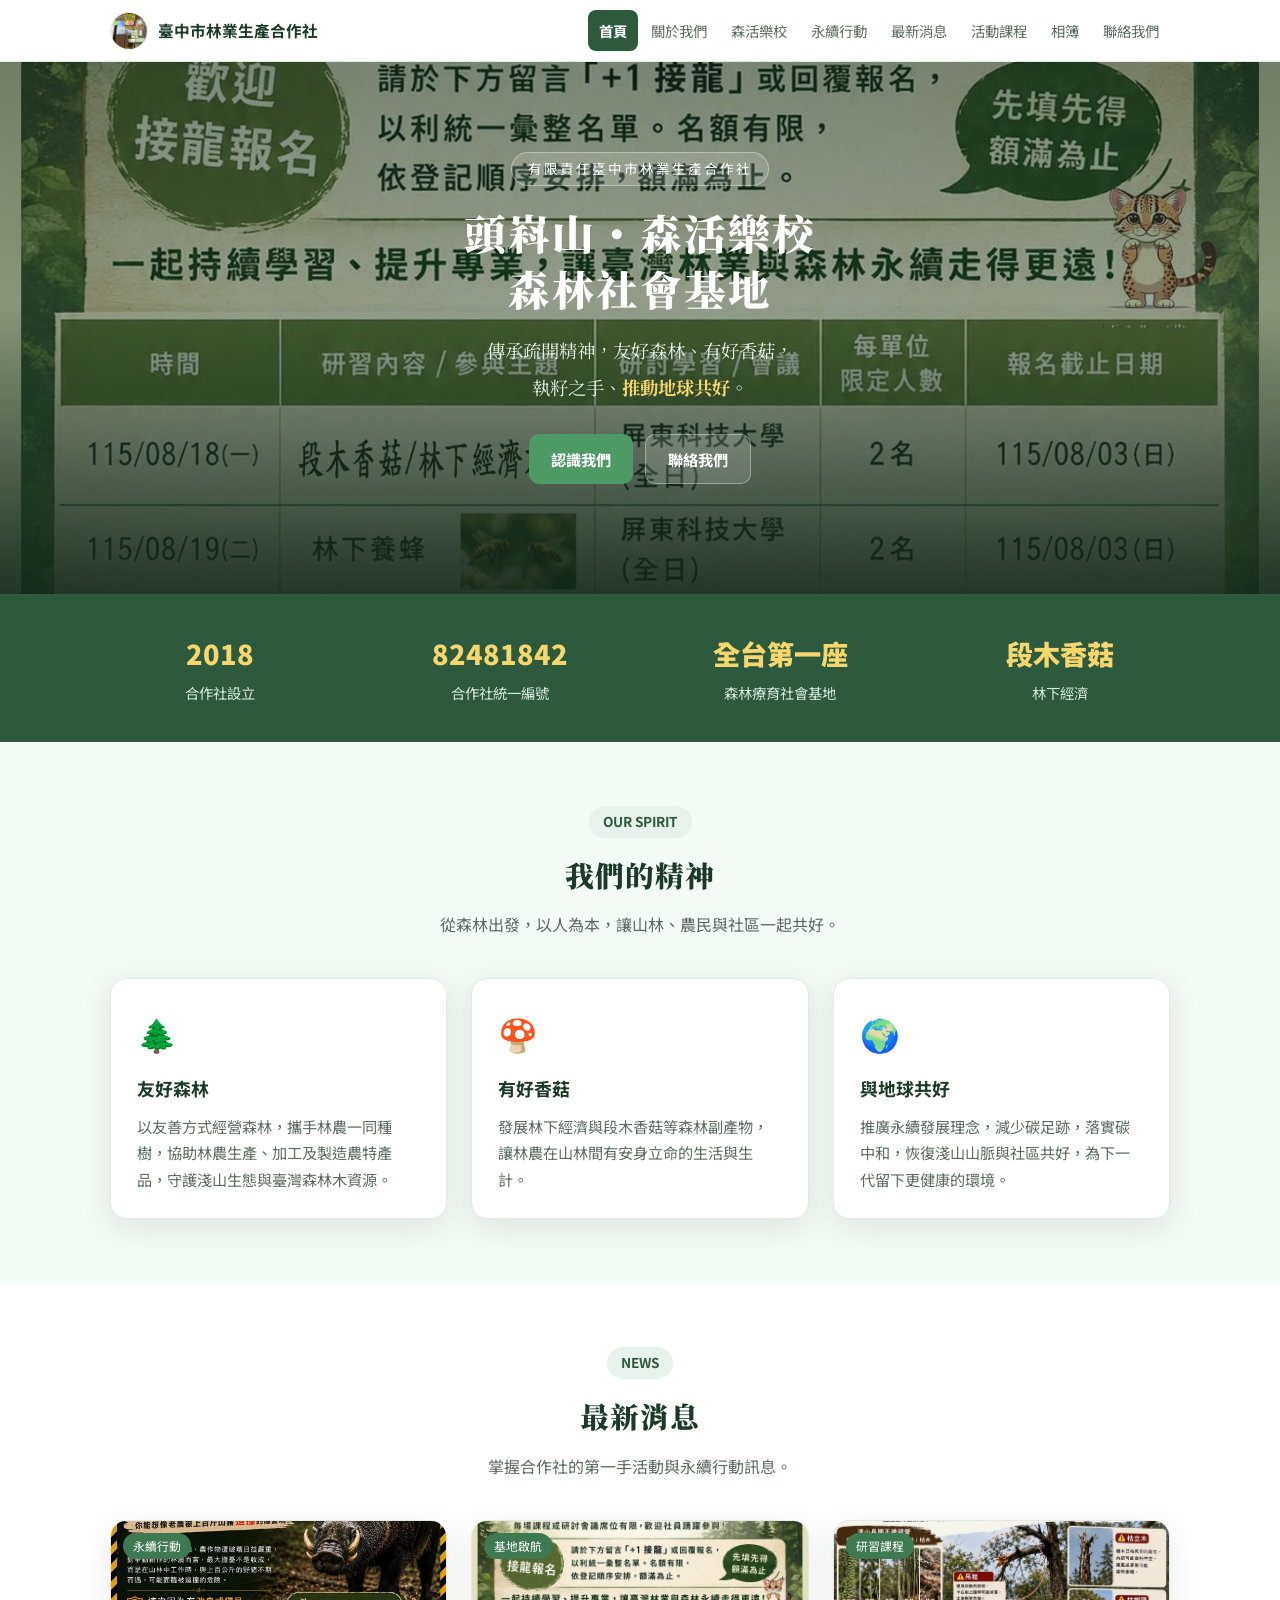
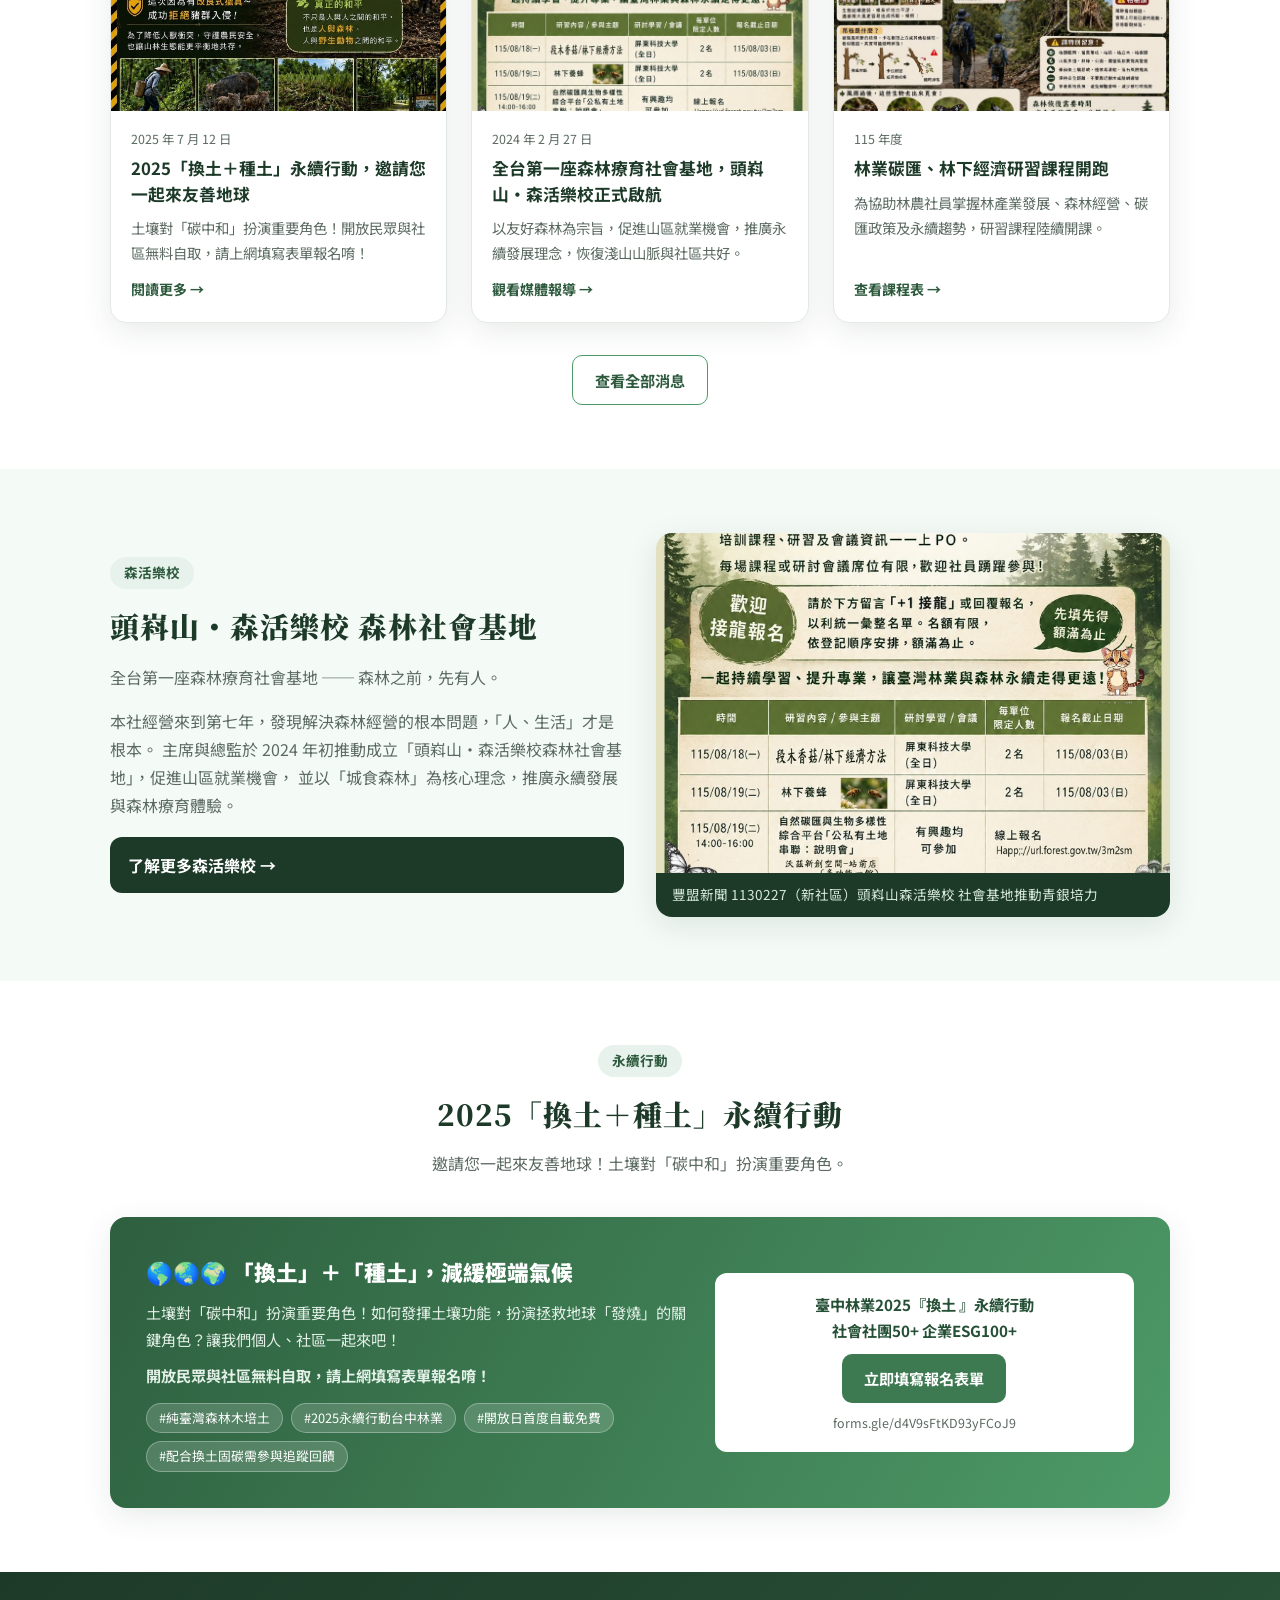
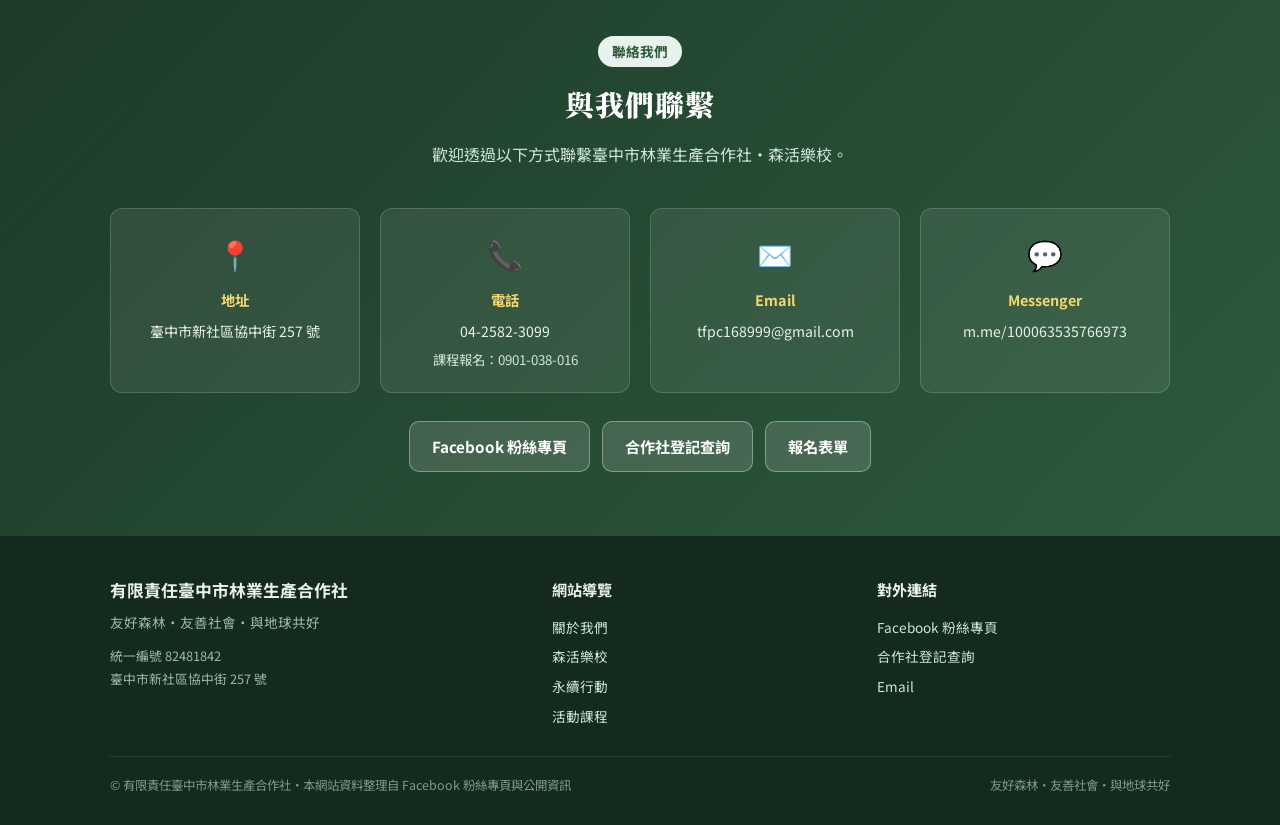
==== index.html @ 58940fd2 "初次納管：臺中市林業生產合作社官方風格網站（8 頁） 全端 review 修正：news 卡片行動版溢出改 .news-wide、課程表格包 overflow wrapper、og:image 改絕對" ====
<!DOCTYPE html>
<html lang="zh-Hant">
<head>
<meta charset="utf-8">
<meta name="viewport" content="width=device-width, initial-scale=1">
<title>有限責任臺中市林業生產合作社｜森活樂校・頭嵙山森林社會基地</title>
<meta name="description" content="有限責任臺中市林業生產合作社（統編 82481842）以「傳承疏開精神，友好森林、有好香菇，執籽之手、推動地球共好」為理念，於台中新社打造全台第一座森林療育社會基地「頭嵙山森活樂校」，攜手林農種樹，推廣森林永續、碳中和與社區共好。">
<meta name="keywords" content="台中市林業生產合作社,森活樂校,頭嵙山,森林社會基地,森林療育,造林,林下經濟,永續,碳中和,新社">
<meta name="robots" content="index,follow,max-image-preview:large">
<meta name="theme-color" content="#2d5a3d">
<meta property="og:site_name" content="有限責任臺中市林業生產合作社">
<meta property="og:locale" content="zh_TW">
<meta property="og:title" content="有限責任臺中市林業生產合作社｜森活樂校・頭嵙山森林社會基地">
<meta property="og:description" content="全台第一座森林療育社會基地。友好森林、友善社會、與地球共好。">
<meta property="og:type" content="website">
<meta property="og:image" content="https://rock903400-byte.github.io/portfolio-website/taichung-forestry-coop/assets/avatar.jpg">
<meta name="twitter:card" content="summary_large_image">
<meta name="twitter:title" content="有限責任臺中市林業生產合作社｜森活樂校">
<meta name="twitter:description" content="全台第一座森林療育社會基地。友好森林、友善社會、與地球共好。">
<meta name="twitter:image" content="https://rock903400-byte.github.io/portfolio-website/taichung-forestry-coop/assets/avatar.jpg">
<link rel="icon" type="image/jpeg" href="assets/avatar.jpg">
<link rel="preconnect" href="https://fonts.googleapis.com">
<link rel="preconnect" href="https://fonts.gstatic.com" crossorigin>
<link href="https://fonts.googleapis.com/css2?family=Noto+Serif+TC:wght@600;700;900&family=Noto+Sans+TC:wght@400;500;700&display=swap" rel="stylesheet">
<link rel="stylesheet" href="assets/css/style.css">
<script type="application/ld+json">
{
  "@context": "https://schema.org",
  "@type": "NonProfitOrganization",
  "name": "有限責任臺中市林業生產合作社",
  "alternateName": "森活樂校",
  "taxID": "82481842",
  "description": "以傳承疏開精神、友好森林為宗旨的農業合作社，於台中新社打造全台第一座森林療育社會基地「頭嵙山森活樂校」，攜手林農種樹並協助生產加工製造農特產品，推廣永續發展理念。",
  "url": "https://si.taiwan.gov.tw/Home/Org?Fid=605",
  "image": "assets/avatar.jpg",
  "logo": "assets/avatar.jpg",
  "address": {
    "@type": "PostalAddress",
    "streetAddress": "協中街257號",
    "addressLocality": "臺中市新社區",
    "postalCode": "426",
    "addressCountry": "TW"
  },
  "telephone": "+886-4-25823099",
  "email": "tfpc168999@gmail.com",
  "foundingDate": "2018-09-21",
  "sameAs": [
    "https://www.facebook.com/profile.php?id=100063535766973",
    "https://si.taiwan.gov.tw/Home/Org?Fid=605"
  ]
}
</script>
</head>
<body>

<header class="nav">
  <div class="nav-inner">
    <a class="nav-brand" href="index.html">
      <img src="assets/avatar.jpg" alt="有限責任臺中市林業生產合作社標誌">
      <span>臺中市林業生產合作社</span>
    </a>
    <button class="nav-toggle" aria-label="開啟選單">☰</button>
    <nav class="nav-links">
      <a href="index.html">首頁</a>
      <a href="about.html">關於我們</a>
      <a href="school.html">森活樂校</a>
      <a href="action.html">永續行動</a>
      <a href="news.html">最新消息</a>
      <a href="courses.html">活動課程</a>
      <a href="gallery.html">相簿</a>
      <a href="contact.html">聯絡我們</a>
    </nav>
  </div>
</header>

<div class="hero" style="background-image:url('assets/photo-linying.jpg')">
  <div class="hero-inner">
    <span class="hero-kicker">有限責任臺中市林業生產合作社</span>
    <h1 class="serif">頭嵙山・森活樂校<br>森林社會基地</h1>
    <p class="hero-slogan serif">
      傳承疏開精神，友好森林、有好香菇，<br>
      執籽之手、<span class="mark">推動地球共好</span>。
    </p>
    <div class="hero-actions">
      <a class="btn btn-follow" href="about.html">認識我們</a>
      <a class="btn btn-msg" href="contact.html">聯絡我們</a>
    </div>
  </div>
</div>

<div class="stats">
  <div class="container stats-inner">
    <div><b>2018</b><span>合作社設立</span></div>
    <div><b>82481842</b><span>合作社統一編號</span></div>
    <div><b>全台第一座</b><span>森林療育社會基地</span></div>
    <div><b>段木香菇</b><span>林下經濟</span></div>
  </div>
</div>

<section id="intro">
  <div class="container">
    <div class="section-head">
      <span class="section-kicker">OUR SPIRIT</span>
      <h2 class="section-title serif">我們的精神</h2>
      <p class="section-desc">從森林出發，以人為本，讓山林、農民與社區一起共好。</p>
    </div>
    <div class="grid grid-3">
      <div class="card">
        <div class="card-icon">🌲</div>
        <h3>友好森林</h3>
        <p>以友善方式經營森林，攜手林農一同種樹，協助林農生產、加工及製造農特產品，守護淺山生態與臺灣森林木資源。</p>
      </div>
      <div class="card">
        <div class="card-icon">🍄</div>
        <h3>有好香菇</h3>
        <p>發展林下經濟與段木香菇等森林副產物，讓林農在山林間有安身立命的生活與生計。</p>
      </div>
      <div class="card">
        <div class="card-icon">🌍</div>
        <h3>與地球共好</h3>
        <p>推廣永續發展理念，減少碳足跡，落實碳中和，恢復淺山山脈與社區共好，為下一代留下更健康的環境。</p>
      </div>
    </div>
  </div>
</section>

<section class="section-white">
  <div class="container">
    <div class="section-head">
      <span class="section-kicker">NEWS</span>
      <h2 class="section-title serif">最新消息</h2>
      <p class="section-desc">掌握合作社的第一手活動與永續行動訊息。</p>
    </div>
    <div class="news-grid">
      <a class="news-card" href="news.html#action-2025">
        <div class="news-thumb">
          <img src="assets/photo-tuku1.jpg" alt="2025 換土種土永續行動">
          <span class="news-tag">永續行動</span>
        </div>
        <div class="news-body">
          <div class="news-date">2025 年 7 月 12 日</div>
          <h3>2025「換土＋種土」永續行動，邀請您一起來友善地球</h3>
          <p>土壤對「碳中和」扮演重要角色！開放民眾與社區無料自取，請上網填寫表單報名唷！</p>
          <span class="news-link">閱讀更多 →</span>
        </div>
      </a>
      <a class="news-card" href="news.html#school">
        <div class="news-thumb">
          <img src="assets/photo-linying.jpg" alt="頭嵙山森活樂校森林社會基地">
          <span class="news-tag">基地啟航</span>
        </div>
        <div class="news-body">
          <div class="news-date">2024 年 2 月 27 日</div>
          <h3>全台第一座森林療育社會基地，頭嵙山・森活樂校正式啟航</h3>
          <p>以友好森林為宗旨，促進山區就業機會，推廣永續發展理念，恢復淺山山脈與社區共好。</p>
          <span class="news-link">觀看媒體報導 →</span>
        </div>
      </a>
      <a class="news-card" href="courses.html">
        <div class="news-thumb">
          <img src="assets/photo-diaozhi.jpg" alt="森林安全小教室">
          <span class="news-tag">研習課程</span>
        </div>
        <div class="news-body">
          <div class="news-date">115 年度</div>
          <h3>林業碳匯、林下經濟研習課程開跑</h3>
          <p>為協助林農社員掌握林產業發展、森林經營、碳匯政策及永續趨勢，研習課程陸續開課。</p>
          <span class="news-link">查看課程表 →</span>
        </div>
      </a>
    </div>
    <div style="text-align:center;margin-top:32px">
      <a class="btn btn-outline" href="news.html">查看全部消息</a>
    </div>
  </div>
</section>

<section id="school">
  <div class="container">
    <div class="school-wrap">
      <div>
        <span class="section-kicker">森活樂校</span>
        <h2 class="section-title serif" style="margin-bottom:12px">頭嵙山・森活樂校 森林社會基地</h2>
        <p class="section-desc" style="text-align:left">全台第一座森林療育社會基地 ── 森林之前，先有人。</p>
        <p style="margin-top:16px;color:var(--ink-soft)">
          本社經營來到第七年，發現解決森林經營的根本問題，「人、生活」才是根本。
          主席與總監於 2024 年初推動成立「頭嵙山・森活樂校森林社會基地」，促進山區就業機會，
          並以「城食森林」為核心理念，推廣永續發展與森林療育體驗。
        </p>
        <a class="video-link" href="school.html">了解更多森活樂校 →</a>
      </div>
      <figure class="school-figure">
        <img src="assets/photo-linying.jpg" alt="頭嵙山森活樂校森林社會基地">
        <figcaption class="school-caption">豐盟新聞 1130227（新社區）頭嵙山森活樂校 社會基地推動青銀培力</figcaption>
      </figure>
    </div>
  </div>
</section>

<section class="section-white">
  <div class="container">
    <div class="section-head">
      <span class="section-kicker">永續行動</span>
      <h2 class="section-title serif">2025「換土＋種土」永續行動</h2>
      <p class="section-desc">邀請您一起來友善地球！土壤對「碳中和」扮演重要角色。</p>
    </div>
    <div class="action-banner">
      <div>
        <h3>🌎🌏🌍 「換土」＋「種土」，減緩極端氣候</h3>
        <p>土壤對「碳中和」扮演重要角色！如何發揮土壤功能，扮演拯救地球「發燒」的關鍵角色？讓我們個人、社區一起來吧！</p>
        <p style="margin-top:10px;font-weight:700">開放民眾與社區無料自取，請上網填寫表單報名唷！</p>
        <div class="hash-list">
          <span>#純臺灣森林木培土</span>
          <span>#2025永續行動台中林業</span>
          <span>#開放日首度自載免費</span>
          <span>#配合換土固碳需參與追蹤回饋</span>
        </div>
      </div>
      <div class="action-form">
        <b>臺中林業2025『換土 』永續行動<br>社會社團50+ 企業ESG100+</b>
        <a class="btn btn-leaf" href="https://forms.gle/d4V9sFtKD93yFCoJ9" target="_blank" rel="noopener">立即填寫報名表單</a>
        <p style="font-size:.78rem;color:var(--ink-soft);margin-top:10px">forms.gle/d4V9sFtKD93yFCoJ9</p>
      </div>
    </div>
  </div>
</section>

<section id="contact" class="contact">
  <div class="container">
    <div class="section-head">
      <span class="section-kicker">聯絡我們</span>
      <h2 class="section-title serif">與我們聯繫</h2>
      <p class="section-desc">歡迎透過以下方式聯繫臺中市林業生產合作社・森活樂校。</p>
    </div>
    <div class="contact-grid">
      <div class="contact-item">
        <div class="ci">📍</div>
        <b>地址</b>
        <span>臺中市新社區協中街 257 號</span>
      </div>
      <div class="contact-item">
        <div class="ci">📞</div>
        <b>電話</b>
        <a href="tel:+886425823099">04-2582-3099</a>
        <br><small style="color:#cfe5d8">課程報名：0901-038-016</small>
      </div>
      <div class="contact-item">
        <div class="ci">✉️</div>
        <b>Email</b>
        <a href="mailto:tfpc168999@gmail.com">tfpc168999@gmail.com</a>
      </div>
      <div class="contact-item">
        <div class="ci">💬</div>
        <b>Messenger</b>
        <a href="https://m.me/100063535766973" target="_blank" rel="noopener">m.me/100063535766973</a>
      </div>
    </div>
    <div style="text-align:center;margin-top:28px;display:flex;gap:12px;justify-content:center;flex-wrap:wrap">
      <a class="btn btn-msg" href="https://www.facebook.com/profile.php?id=100063535766973" target="_blank" rel="noopener">Facebook 粉絲專頁</a>
      <a class="btn btn-msg" href="https://si.taiwan.gov.tw/Home/Org?Fid=605" target="_blank" rel="noopener">合作社登記查詢</a>
      <a class="btn btn-msg" href="https://forms.gle/d4V9sFtKD93yFCoJ9" target="_blank" rel="noopener">報名表單</a>
    </div>
  </div>
</section>

<footer class="footer">
  <div class="container">
    <div class="footer-grid">
      <div class="footer-brand">
        <b>有限責任臺中市林業生產合作社</b>
        <p>友好森林・友善社會・與地球共好</p>
        <p style="font-size:.8rem;margin-top:10px">統一編號 82481842<br>臺中市新社區協中街 257 號</p>
      </div>
      <div>
        <h4>網站導覽</h4>
        <a href="about.html">關於我們</a>
        <a href="school.html">森活樂校</a>
        <a href="action.html">永續行動</a>
        <a href="courses.html">活動課程</a>
      </div>
      <div>
        <h4>對外連結</h4>
        <a href="https://www.facebook.com/profile.php?id=100063535766973" target="_blank" rel="noopener">Facebook 粉絲專頁</a>
        <a href="https://si.taiwan.gov.tw/Home/Org?Fid=605" target="_blank" rel="noopener">合作社登記查詢</a>
        <a href="mailto:tfpc168999@gmail.com">Email</a>
      </div>
    </div>
    <div class="footer-bottom">
      <span>© 有限責任臺中市林業生產合作社・本網站資料整理自 Facebook 粉絲專頁與公開資訊</span>
      <span>友好森林・友善社會・與地球共好</span>
    </div>
  </div>
</footer>

<script src="assets/js/main.js"></script>
</body>
</html>
---- assets/css/style.css ----
:root{
  --green-900:#1d3a28;
  --green-800:#255035;
  --green-700:#2d5a3d;
  --green-600:#3d7a52;
  --green-500:#4d9a67;
  --green-100:#e8f2ec;
  --green-50:#f4faf6;
  --earth:#8a6b4d;
  --gold:#c9a227;
  --ink:#26332b;
  --ink-soft:#5c6b62;
  --line:#e3eae5;
  --white:#fff;
  --shadow:0 8px 30px rgba(29,58,40,.10);
  --radius:16px;
}
*{box-sizing:border-box;margin:0;padding:0}
html{scroll-behavior:smooth}
body{
  font-family:"Noto Sans TC","Microsoft JhengHei","PingFang TC",sans-serif;
  color:var(--ink);background:var(--green-50);line-height:1.75;font-size:16px;
}
img{max-width:100%;display:block}
a{color:var(--green-700);text-decoration:none;transition:.2s}
.container{max-width:1100px;margin:0 auto;padding:0 20px}
.serif{font-family:"Noto Serif TC","Noto Sans TC",serif}

.nav{
  position:sticky;top:0;z-index:50;
  background:rgba(255,255,255,.96);backdrop-filter:blur(8px);
  border-bottom:1px solid var(--line);
}
.nav-inner{display:flex;align-items:center;gap:14px;padding:10px 20px;max-width:1100px;margin:0 auto}
.nav-brand{display:flex;align-items:center;gap:10px;font-weight:700;color:var(--green-900);flex-shrink:0}
.nav-brand img{width:38px;height:38px;border-radius:50%;object-fit:cover;border:1px solid var(--line)}
.nav-brand span{font-size:.98rem}
.nav-links{display:flex;gap:2px;margin-left:auto;flex-wrap:wrap;align-items:center}
.nav-links a{padding:8px 11px;border-radius:8px;font-size:.9rem;color:var(--ink-soft)}
.nav-links a:hover{background:var(--green-100);color:var(--green-700)}
.nav-links a.active{background:var(--green-700);color:#fff;font-weight:700}
.nav-toggle{
  display:none;margin-left:auto;background:none;border:1px solid var(--line);
  border-radius:8px;padding:6px 10px;font-size:1.1rem;cursor:pointer;color:var(--green-700);
}

.page-hero{
  background:linear-gradient(135deg,var(--green-800),var(--green-900));
  color:#fff;padding:56px 0 44px;
}
.page-hero .breadcrumb{font-size:.82rem;color:#b9d3c3;margin-bottom:10px}
.page-hero .breadcrumb a{color:#b9d3c3}
.page-hero .breadcrumb a:hover{color:#f5d76e}
.page-hero h1{font-size:2rem;font-weight:900;letter-spacing:1px}
.page-hero .sub{color:#cfe5d8;margin-top:8px;max-width:700px;font-size:1rem}

.hero{
  position:relative;min-height:520px;display:flex;align-items:center;justify-content:center;
  background-size:cover;background-position:center;color:#fff;text-align:center;overflow:hidden;
}
.hero::before{
  content:"";position:absolute;inset:0;
  background:linear-gradient(180deg,rgba(20,45,30,.55) 0%,rgba(29,58,40,.45) 45%,rgba(17,38,25,.92) 100%);
}
.hero-inner{position:relative;z-index:1;max-width:860px;padding:90px 20px 110px}
.hero-kicker{
  display:inline-block;background:rgba(255,255,255,.14);border:1px solid rgba(255,255,255,.35);
  padding:4px 16px;border-radius:24px;font-size:.85rem;letter-spacing:2px;margin-bottom:18px;
}
.hero h1{font-size:2.6rem;font-weight:900;line-height:1.35;letter-spacing:2px}
.hero .hero-slogan{margin-top:16px;font-size:1.15rem;color:#e6f3ea;line-height:2}
.hero .hero-slogan .mark{color:#f5d76e;font-weight:700}
.hero-actions{display:flex;gap:12px;justify-content:center;margin-top:28px;flex-wrap:wrap}

.btn{
  display:inline-flex;align-items:center;gap:8px;padding:11px 22px;border-radius:10px;
  font-weight:700;font-size:.95rem;transition:.2s;cursor:pointer;border:none;
}
.btn-follow{background:var(--green-500);color:#fff}
.btn-follow:hover{background:var(--green-600)}
.btn-msg{background:rgba(255,255,255,.14);color:#fff;border:1px solid rgba(255,255,255,.35)}
.btn-msg:hover{background:rgba(255,255,255,.26)}
.btn-leaf{background:var(--green-600);color:#fff}
.btn-leaf:hover{background:var(--green-700)}
.btn-outline{background:#fff;color:var(--green-700);border:1.5px solid var(--green-500)}
.btn-outline:hover{background:var(--green-100)}

section{padding:64px 0}
.section-head{text-align:center;margin-bottom:40px}
.section-kicker{
  display:inline-block;background:var(--green-100);color:var(--green-700);
  padding:4px 14px;border-radius:20px;font-size:.85rem;font-weight:700;margin-bottom:12px;
}
.section-title{font-size:1.8rem;font-weight:900;color:var(--green-900);letter-spacing:1px}
.section-desc{color:var(--ink-soft);max-width:660px;margin:10px auto 0}

.grid{display:grid;gap:24px}
.grid-3{grid-template-columns:repeat(3,1fr)}
.grid-2{grid-template-columns:repeat(2,1fr)}
.card{
  background:#fff;border:1px solid var(--line);border-radius:var(--radius);
  padding:26px;box-shadow:var(--shadow);transition:.25s;
}
.card:hover{transform:translateY(-4px)}
.card-icon{font-size:2rem;margin-bottom:12px}
.card h3{font-size:1.12rem;color:var(--green-900);margin-bottom:8px}
.card p{color:var(--ink-soft);font-size:.95rem}

.stats{
  background:var(--green-700);color:#fff;
}
.stats-inner{display:grid;grid-template-columns:repeat(4,1fr);gap:20px;padding:36px 0;text-align:center}
.stats-inner b{font-size:1.7rem;font-weight:900;display:block;color:#f5d76e}
.stats-inner span{font-size:.9rem;color:#d7e8dd}

.section-white{background:#fff}

.news-grid{display:grid;grid-template-columns:repeat(3,1fr);gap:24px}
.news-card{
  background:#fff;border:1px solid var(--line);border-radius:var(--radius);overflow:hidden;
  box-shadow:var(--shadow);display:flex;flex-direction:column;transition:.25s;
}
.news-card:hover{transform:translateY(-4px)}
.news-wide{display:grid;grid-template-columns:340px 1fr;margin-bottom:28px}
.news-thumb{position:relative;height:190px;overflow:hidden}
.news-thumb img{width:100%;height:100%;object-fit:cover;transition:.4s}
.news-card:hover .news-thumb img{transform:scale(1.06)}
.news-tag{
  position:absolute;top:12px;left:12px;background:var(--green-600);color:#fff;
  font-size:.74rem;padding:3px 10px;border-radius:14px;
}
.news-body{padding:18px 20px 20px;display:flex;flex-direction:column;flex:1}
.news-date{font-size:.78rem;color:var(--ink-soft);margin-bottom:6px}
.news-body h3{font-size:1.05rem;color:var(--green-900);margin-bottom:8px;line-height:1.5}
.news-body p{color:var(--ink-soft);font-size:.9rem;flex:1}
.news-link{margin-top:12px;font-size:.88rem;font-weight:700}

.about-wrap{display:grid;grid-template-columns:1.2fr .8fr;gap:32px;align-items:start}
.info-table{width:100%;border-collapse:collapse;background:#fff;border-radius:var(--radius);overflow:hidden;box-shadow:var(--shadow)}
.info-table th,.info-table td{padding:13px 16px;border-bottom:1px solid var(--line);text-align:left;font-size:.93rem}
.info-table th{background:var(--green-100);color:var(--green-900);width:110px;white-space:nowrap;font-weight:700}
.info-table tr:last-child th,.info-table tr:last-child td{border-bottom:none}
.highlight-box{
  background:#fff;border:1px solid var(--line);border-left:4px solid var(--green-500);
  border-radius:10px;padding:16px 18px;margin-top:16px;
}
.highlight-box b{color:var(--green-800)}

.timeline{position:relative;margin:0 auto;max-width:760px;padding-left:36px}
.timeline::before{
  content:"";position:absolute;left:11px;top:6px;bottom:6px;width:3px;
  background:var(--green-100);border-radius:2px;
}
.tl-item{position:relative;margin-bottom:26px}
.tl-item::before{
  content:"";position:absolute;left:-30px;top:8px;width:16px;height:16px;border-radius:50%;
  background:var(--green-500);border:3px solid #fff;box-shadow:0 0 0 2px var(--green-500);
}
.tl-date{font-weight:700;color:var(--green-700);font-size:.9rem}
.tl-title{font-weight:700;color:var(--ink);margin:2px 0 4px}
.tl-body{color:var(--ink-soft);font-size:.93rem}

.school-wrap{display:grid;grid-template-columns:1fr 1fr;gap:32px;align-items:center}
.school-figure{border-radius:var(--radius);overflow:hidden;box-shadow:var(--shadow)}
.school-figure img{width:100%;height:340px;object-fit:cover}
.school-caption{background:var(--green-900);color:#d7e8dd;padding:10px 16px;font-size:.85rem}
.school-list{list-style:none;margin-top:14px}
.school-list li{
  padding:8px 0 8px 30px;position:relative;color:var(--ink-soft);font-size:.97rem;
  border-bottom:1px dashed var(--line);
}
.school-list li:last-child{border-bottom:none}
.school-list li::before{content:"🌲";position:absolute;left:0;top:6px}
.video-link{
  display:block;margin-top:18px;background:var(--green-900);border-radius:12px;padding:14px 18px;
  color:#fff;font-weight:700;transition:.2s;
}
.video-link:hover{background:var(--green-700)}

.action-banner{
  background:linear-gradient(120deg,#2e5f3f,#4d9a67);
  border-radius:var(--radius);padding:36px;color:#fff;
  display:grid;grid-template-columns:1.3fr 1fr;gap:24px;align-items:center;box-shadow:var(--shadow);
}
.action-banner h3{font-size:1.35rem;font-weight:900;margin-bottom:8px}
.action-banner p{color:#e2f0e7;font-size:.95rem}
.action-form{background:#fff;border-radius:12px;padding:18px;color:var(--ink);text-align:center}
.action-form b{display:block;color:var(--green-800);margin-bottom:10px;font-size:.95rem}
.hash-list{display:flex;flex-wrap:wrap;gap:8px;margin-top:14px}
.hash-list span{
  background:rgba(255,255,255,.16);border:1px solid rgba(255,255,255,.3);
  padding:3px 12px;border-radius:20px;font-size:.8rem;
}

.course-table{width:100%;border-collapse:collapse;background:#fff;border-radius:var(--radius);overflow:hidden;box-shadow:var(--shadow)}
.table-scroll{overflow-x:auto;-webkit-overflow-scrolling:touch}
.course-table th,.course-table td{padding:14px 16px;border-bottom:1px solid var(--line);text-align:left;font-size:.92rem;vertical-align:top}
.course-table th{background:var(--green-900);color:#fff;font-weight:700;white-space:nowrap}
.course-table tr:nth-child(even) td{background:var(--green-50)}
.course-table td b{color:var(--green-800)}
.note{
  background:#fff7e0;border:1px solid #f0dfa8;color:#7a6213;
  border-radius:10px;padding:12px 16px;font-size:.9rem;margin-top:14px;
}

.safety-grid{display:grid;grid-template-columns:repeat(2,1fr);gap:24px}
.safety-card{position:relative;border-radius:var(--radius);overflow:hidden;box-shadow:var(--shadow)}
.safety-card img{width:100%;height:280px;object-fit:cover;transition:.4s}
.safety-card:hover img{transform:scale(1.04)}
.safety-overlay{
  position:absolute;inset:0;display:flex;flex-direction:column;justify-content:flex-end;
  padding:20px;background:linear-gradient(180deg,rgba(0,0,0,0) 40%,rgba(20,40,28,.88) 100%);color:#fff;
}
.safety-overlay b{font-size:1.15rem}
.safety-overlay small{color:#d7e8dd;font-size:.85rem;margin-top:4px}

.gallery{display:grid;grid-template-columns:repeat(4,1fr);gap:16px}
.gallery a{
  position:relative;border-radius:12px;overflow:hidden;box-shadow:var(--shadow);aspect-ratio:1;
  display:block;background:var(--green-100);
}
.gallery img{width:100%;height:100%;object-fit:cover;transition:.35s}
.gallery a:hover img{transform:scale(1.08)}
.gallery a::after{
  content:attr(data-cap);position:absolute;left:0;right:0;bottom:0;padding:22px 10px 8px;
  background:linear-gradient(180deg,rgba(0,0,0,0),rgba(0,0,0,.7));
  color:#fff;font-size:.78rem;opacity:0;transition:.3s;text-align:center;
}
.gallery a:hover::after{opacity:1}

.video-grid{display:grid;grid-template-columns:repeat(5,1fr);gap:16px}
.video-card{
  position:relative;border-radius:12px;overflow:hidden;box-shadow:var(--shadow);
  aspect-ratio:9/16;display:block;background:var(--green-900);
}
.video-card img{width:100%;height:100%;object-fit:cover;transition:.35s}
.video-card:hover img{transform:scale(1.04)}
.video-card::before{
  content:"▶";position:absolute;top:50%;left:50%;transform:translate(-50%,-50%);
  width:44px;height:44px;border-radius:50%;background:rgba(255,255,255,.9);
  display:flex;align-items:center;justify-content:center;color:var(--green-800);
  font-size:1rem;padding-left:4px;opacity:0;transition:.3s;z-index:1;
}
.video-card:hover::before{opacity:1}

.contact{background:linear-gradient(135deg,var(--green-900),var(--green-700));color:#fff}
.contact .section-title{color:#fff}
.contact .section-desc{color:#cfe5d8}
.contact-grid{display:grid;grid-template-columns:repeat(4,1fr);gap:20px}
.contact-item{
  background:rgba(255,255,255,.08);border:1px solid rgba(255,255,255,.16);
  border-radius:12px;padding:20px;text-align:center;transition:.25s;
}
.contact-item:hover{background:rgba(255,255,255,.14);transform:translateY(-3px)}
.contact-item .ci{font-size:1.8rem;margin-bottom:8px}
.contact-item b{display:block;font-size:.9rem;color:#f5d76e;margin-bottom:4px}
.contact-item span,.contact-item a{color:#e8f2ec;font-size:.88rem;word-break:break-all}
.contact-item a:hover{color:#f5d76e}

.footer{background:#152a1e;color:#9db8a6;padding:40px 0 28px;font-size:.85rem}
.footer-grid{display:grid;grid-template-columns:1.4fr 1fr 1fr;gap:32px;margin-bottom:24px}
.footer h4{color:#e8f2ec;font-size:.95rem;margin-bottom:10px}
.footer a{color:#cfe5d8;display:block;padding:3px 0}
.footer a:hover{color:#f5d76e}
.footer-brand b{color:#e8f2ec;font-size:1.05rem}
.footer-brand p{color:#9db8a6;margin-top:6px}
.footer-bottom{
  border-top:1px solid rgba(255,255,255,.1);padding-top:18px;
  font-size:.78rem;color:#7d9888;display:flex;justify-content:space-between;gap:12px;flex-wrap:wrap;
}

@media (max-width:960px){
  .grid-3,.news-grid,.gallery,.video-grid{grid-template-columns:repeat(2,1fr)}
  .news-wide{grid-template-columns:1fr}
  .about-wrap,.school-wrap,.action-banner{grid-template-columns:1fr}
  .contact-grid{grid-template-columns:repeat(2,1fr)}
  .stats-inner{grid-template-columns:repeat(2,1fr)}
  .footer-grid{grid-template-columns:1fr 1fr}
  .hero h1{font-size:2rem}
}
@media (max-width:640px){
  .grid-2,.safety-grid{grid-template-columns:1fr}
  .nav-links{
    display:none;position:absolute;top:100%;left:0;right:0;background:#fff;
    flex-direction:column;padding:10px 16px 16px;border-bottom:1px solid var(--line);
    box-shadow:var(--shadow);
  }
  .nav-links.open{display:flex}
  .nav-links a{padding:10px 8px;font-size:1rem}
  .nav-toggle{display:block}
  .hero{min-height:440px}
  .hero h1{font-size:1.6rem}
  .hero-inner{padding:70px 20px 90px}
  section{padding:48px 0}
  .section-title{font-size:1.4rem}
  .news-grid,.gallery,.video-grid{grid-template-columns:1fr}
  .stats-inner{grid-template-columns:1fr 1fr}
  .footer-grid{grid-template-columns:1fr}
  .course-table{font-size:.8rem}
}
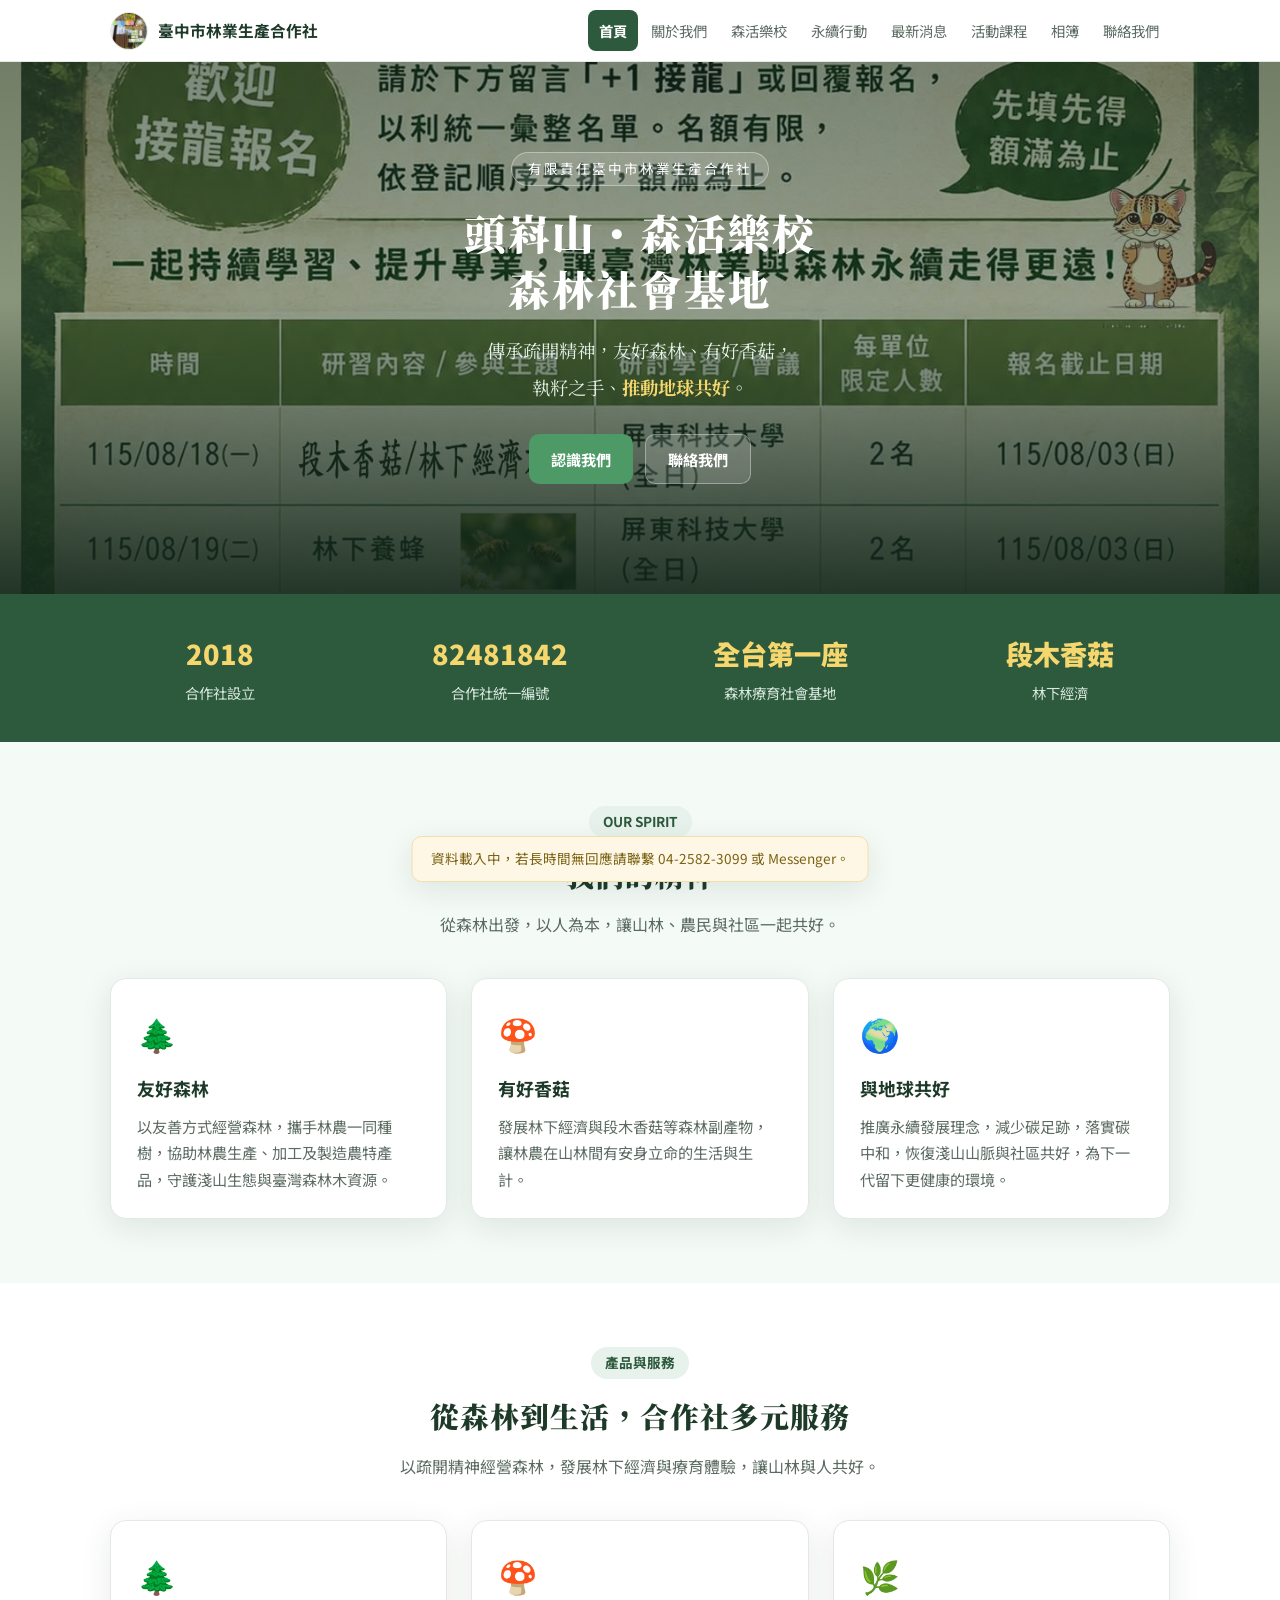
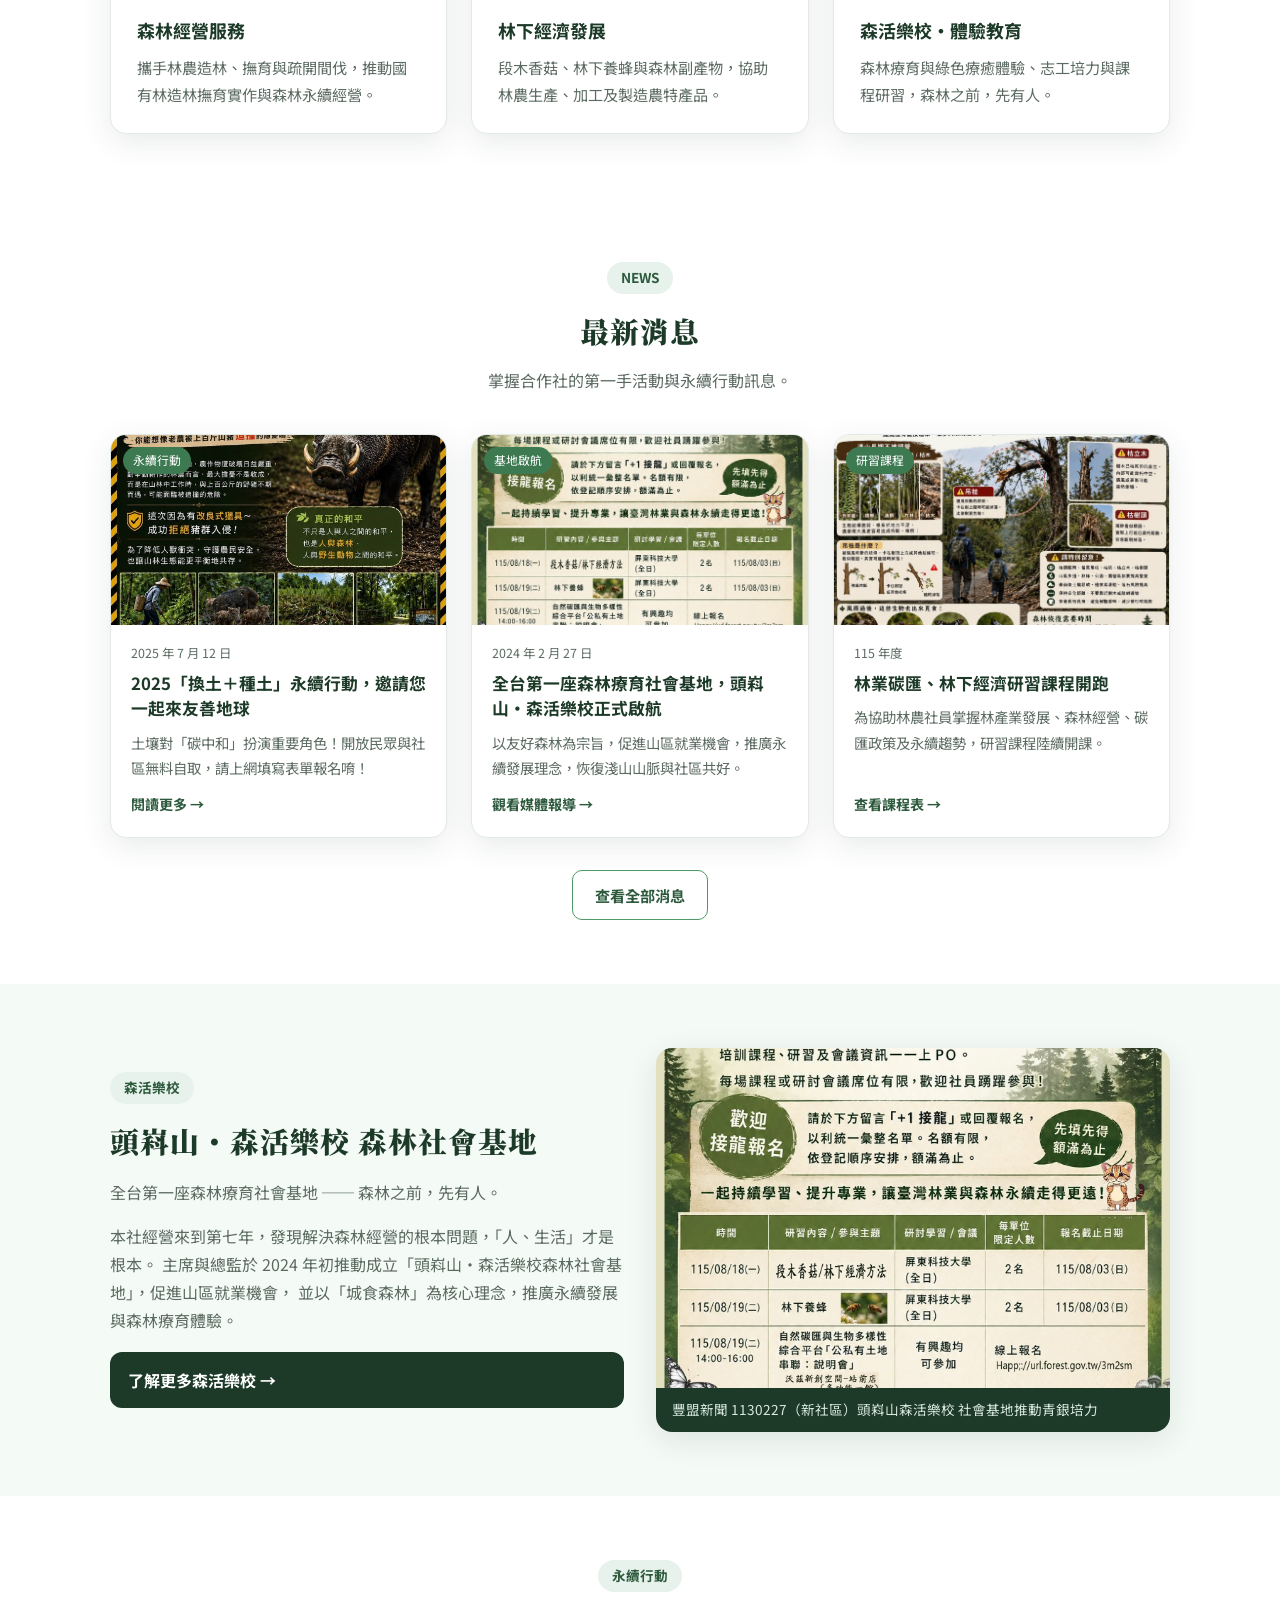
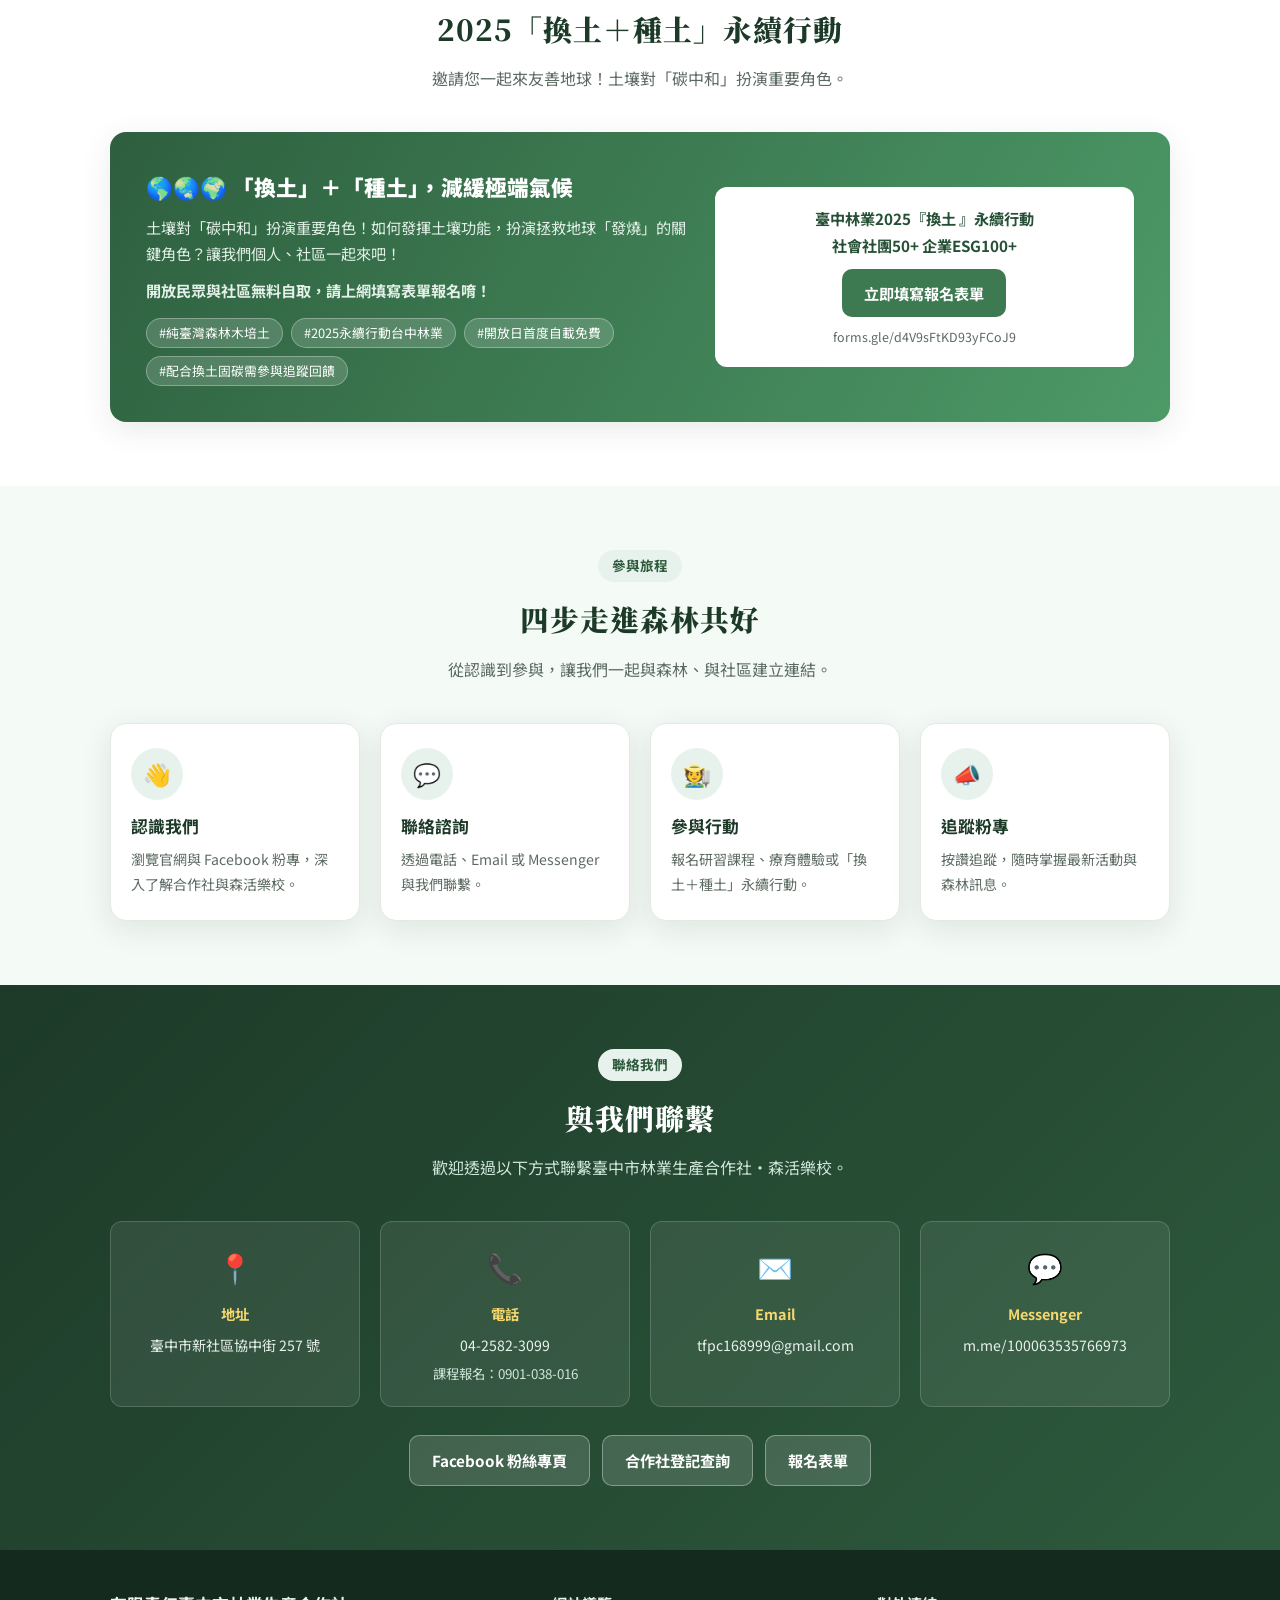
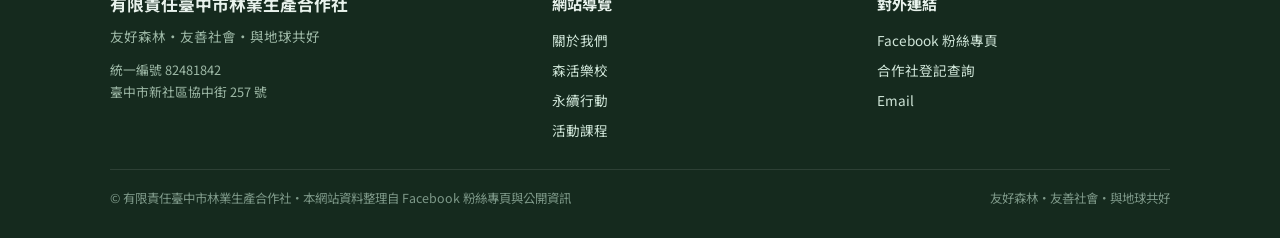
==== commit 658f90b9: "網站優化：SEO/OG 補強、Google 地圖、載入失敗提示、首頁產品服務與參與旅程模組" ====
--- a/index.html
+++ b/index.html
@@ -13,11 +13,12 @@
 <meta property="og:title" content="有限責任臺中市林業生產合作社｜森活樂校・頭嵙山森林社會基地">
 <meta property="og:description" content="全台第一座森林療育社會基地。友好森林、友善社會、與地球共好。">
 <meta property="og:type" content="website">
-<meta property="og:image" content="https://rock903400-byte.github.io/portfolio-website/taichung-forestry-coop/assets/avatar.jpg">
+<meta property="og:url" content="https://taichung-forestry-coop.pages.dev/">
+<meta property="og:image" content="https://taichung-forestry-coop.pages.dev/assets/photo-linying.jpg">
 <meta name="twitter:card" content="summary_large_image">
 <meta name="twitter:title" content="有限責任臺中市林業生產合作社｜森活樂校">
 <meta name="twitter:description" content="全台第一座森林療育社會基地。友好森林、友善社會、與地球共好。">
-<meta name="twitter:image" content="https://rock903400-byte.github.io/portfolio-website/taichung-forestry-coop/assets/avatar.jpg">
+<meta name="twitter:image" content="https://taichung-forestry-coop.pages.dev/assets/photo-linying.jpg">
 <link rel="icon" type="image/jpeg" href="assets/avatar.jpg">
 <link rel="preconnect" href="https://fonts.googleapis.com">
 <link rel="preconnect" href="https://fonts.gstatic.com" crossorigin>
@@ -57,7 +58,7 @@
   <div class="nav-inner">
     <a class="nav-brand" href="index.html">
       <img src="assets/avatar.jpg" alt="有限責任臺中市林業生產合作社標誌">
-      <span>臺中市林業生產合作社</span>
+      <span data-field="site.brand">臺中市林業生產合作社</span>
     </a>
     <button class="nav-toggle" aria-label="開啟選單">☰</button>
     <nav class="nav-links">
@@ -73,27 +74,27 @@
   </div>
 </header>
 
-<div class="hero" style="background-image:url('assets/photo-linying.jpg')">
+<div class="hero" data-field="index.hero.bg" data-bg style="background-image:url('assets/photo-linying.jpg')">
   <div class="hero-inner">
-    <span class="hero-kicker">有限責任臺中市林業生產合作社</span>
-    <h1 class="serif">頭嵙山・森活樂校<br>森林社會基地</h1>
+    <span class="hero-kicker" data-field="index.hero.kicker">有限責任臺中市林業生產合作社</span>
+    <h1 class="serif"><span data-field="index.hero.t1">頭嵙山・森活樂校</span><br><span data-field="index.hero.t2">森林社會基地</span></h1>
     <p class="hero-slogan serif">
-      傳承疏開精神，友好森林、有好香菇，<br>
-      執籽之手、<span class="mark">推動地球共好</span>。
+      <span data-field="index.hero.s1">傳承疏開精神，友好森林、有好香菇，</span><br>
+      執籽之手、<span class="mark" data-field="index.hero.s2">推動地球共好</span>。
     </p>
     <div class="hero-actions">
-      <a class="btn btn-follow" href="about.html">認識我們</a>
-      <a class="btn btn-msg" href="contact.html">聯絡我們</a>
+      <a class="btn btn-follow" data-field="index.hero.btn1" href="about.html">認識我們</a>
+      <a class="btn btn-msg" data-field="index.hero.btn2" href="contact.html">聯絡我們</a>
     </div>
   </div>
 </div>
 
 <div class="stats">
   <div class="container stats-inner">
-    <div><b>2018</b><span>合作社設立</span></div>
-    <div><b>82481842</b><span>合作社統一編號</span></div>
-    <div><b>全台第一座</b><span>森林療育社會基地</span></div>
-    <div><b>段木香菇</b><span>林下經濟</span></div>
+    <div><b data-field="index.stats.0.b">2018</b><span data-field="index.stats.0.s">合作社設立</span></div>
+    <div><b data-field="index.stats.1.b">82481842</b><span data-field="index.stats.1.s">合作社統一編號</span></div>
+    <div><b data-field="index.stats.2.b">全台第一座</b><span data-field="index.stats.2.s">森林療育社會基地</span></div>
+    <div><b data-field="index.stats.3.b">段木香菇</b><span data-field="index.stats.3.s">林下經濟</span></div>
   </div>
 </div>
 
@@ -101,25 +102,52 @@
   <div class="container">
     <div class="section-head">
       <span class="section-kicker">OUR SPIRIT</span>
-      <h2 class="section-title serif">我們的精神</h2>
-      <p class="section-desc">從森林出發，以人為本，讓山林、農民與社區一起共好。</p>
+      <h2 class="section-title serif" data-field="index.spirit.title">我們的精神</h2>
+      <p class="section-desc" data-field="index.spirit.desc">從森林出發，以人為本，讓山林、農民與社區一起共好。</p>
     </div>
     <div class="grid grid-3">
       <div class="card">
-        <div class="card-icon">🌲</div>
-        <h3>友好森林</h3>
-        <p>以友善方式經營森林，攜手林農一同種樹，協助林農生產、加工及製造農特產品，守護淺山生態與臺灣森林木資源。</p>
+        <div class="card-icon" data-field="index.spirit.items.0.icon">🌲</div>
+        <h3 data-field="index.spirit.items.0.title">友好森林</h3>
+        <p data-field="index.spirit.items.0.body">以友善方式經營森林，攜手林農一同種樹，協助林農生產、加工及製造農特產品，守護淺山生態與臺灣森林木資源。</p>
       </div>
       <div class="card">
-        <div class="card-icon">🍄</div>
-        <h3>有好香菇</h3>
-        <p>發展林下經濟與段木香菇等森林副產物，讓林農在山林間有安身立命的生活與生計。</p>
+        <div class="card-icon" data-field="index.spirit.items.1.icon">🍄</div>
+        <h3 data-field="index.spirit.items.1.title">有好香菇</h3>
+        <p data-field="index.spirit.items.1.body">發展林下經濟與段木香菇等森林副產物，讓林農在山林間有安身立命的生活與生計。</p>
       </div>
       <div class="card">
-        <div class="card-icon">🌍</div>
-        <h3>與地球共好</h3>
-        <p>推廣永續發展理念，減少碳足跡，落實碳中和，恢復淺山山脈與社區共好，為下一代留下更健康的環境。</p>
-      </div>
+        <div class="card-icon" data-field="index.spirit.items.2.icon">🌍</div>
+        <h3 data-field="index.spirit.items.2.title">與地球共好</h3>
+        <p data-field="index.spirit.items.2.body">推廣永續發展理念，減少碳足跡，落實碳中和，恢復淺山山脈與社區共好，為下一代留下更健康的環境。</p>
+      </div>
+    </div>
+  </div>
+</section>
+
+<section id="services" class="section-white">
+  <div class="container">
+    <div class="section-head">
+      <span class="section-kicker" data-field="index.services.kicker">產品與服務</span>
+      <h2 class="section-title serif" data-field="index.services.title">從森林到生活，合作社多元服務</h2>
+      <p class="section-desc" data-field="index.services.desc">以疏開精神經營森林，發展林下經濟與療育體驗，讓山林與人共好。</p>
+    </div>
+    <div class="grid grid-3">
+      <a class="card" data-field="index.services.items.0" href="about.html">
+        <div class="card-icon" data-field="index.services.items.0.icon">🌲</div>
+        <h3 data-field="index.services.items.0.title">森林經營服務</h3>
+        <p data-field="index.services.items.0.body">攜手林農造林、撫育與疏開間伐，推動國有林造林撫育實作與森林永續經營。</p>
+      </a>
+      <a class="card" data-field="index.services.items.1" href="courses.html">
+        <div class="card-icon" data-field="index.services.items.1.icon">🍄</div>
+        <h3 data-field="index.services.items.1.title">林下經濟發展</h3>
+        <p data-field="index.services.items.1.body">段木香菇、林下養蜂與森林副產物，協助林農生產、加工及製造農特產品。</p>
+      </a>
+      <a class="card" data-field="index.services.items.2" href="school.html">
+        <div class="card-icon" data-field="index.services.items.2.icon">🌿</div>
+        <h3 data-field="index.services.items.2.title">森活樂校・體驗教育</h3>
+        <p data-field="index.services.items.2.body">森林療育與綠色療癒體驗、志工培力與課程研習，森林之前，先有人。</p>
+      </a>
     </div>
   </div>
 </section>
@@ -128,49 +156,49 @@
   <div class="container">
     <div class="section-head">
       <span class="section-kicker">NEWS</span>
-      <h2 class="section-title serif">最新消息</h2>
-      <p class="section-desc">掌握合作社的第一手活動與永續行動訊息。</p>
+      <h2 class="section-title serif" data-field="index.news.title">最新消息</h2>
+      <p class="section-desc" data-field="index.news.desc">掌握合作社的第一手活動與永續行動訊息。</p>
     </div>
     <div class="news-grid">
-      <a class="news-card" href="news.html#action-2025">
+      <a class="news-card" data-field="index.news.cards.0" href="news.html#action-2025">
         <div class="news-thumb">
-          <img src="assets/photo-tuku1.jpg" alt="2025 換土種土永續行動">
-          <span class="news-tag">永續行動</span>
+          <img data-field="index.news.cards.0.img" src="assets/photo-tuku1.jpg" alt="2025 換土種土永續行動">
+          <span class="news-tag" data-field="index.news.cards.0.tag">永續行動</span>
         </div>
         <div class="news-body">
-          <div class="news-date">2025 年 7 月 12 日</div>
-          <h3>2025「換土＋種土」永續行動，邀請您一起來友善地球</h3>
-          <p>土壤對「碳中和」扮演重要角色！開放民眾與社區無料自取，請上網填寫表單報名唷！</p>
-          <span class="news-link">閱讀更多 →</span>
-        </div>
-      </a>
-      <a class="news-card" href="news.html#school">
+          <div class="news-date" data-field="index.news.cards.0.date">2025 年 7 月 12 日</div>
+          <h3 data-field="index.news.cards.0.title">2025「換土＋種土」永續行動，邀請您一起來友善地球</h3>
+          <p data-field="index.news.cards.0.body">土壤對「碳中和」扮演重要角色！開放民眾與社區無料自取，請上網填寫表單報名唷！</p>
+          <span class="news-link" data-field="index.news.cards.0.link_text">閱讀更多 →</span>
+        </div>
+      </a>
+      <a class="news-card" data-field="index.news.cards.1" href="news.html#school">
         <div class="news-thumb">
-          <img src="assets/photo-linying.jpg" alt="頭嵙山森活樂校森林社會基地">
-          <span class="news-tag">基地啟航</span>
+          <img data-field="index.news.cards.1.img" src="assets/photo-linying.jpg" alt="頭嵙山森活樂校森林社會基地">
+          <span class="news-tag" data-field="index.news.cards.1.tag">基地啟航</span>
         </div>
         <div class="news-body">
-          <div class="news-date">2024 年 2 月 27 日</div>
-          <h3>全台第一座森林療育社會基地，頭嵙山・森活樂校正式啟航</h3>
-          <p>以友好森林為宗旨，促進山區就業機會，推廣永續發展理念，恢復淺山山脈與社區共好。</p>
-          <span class="news-link">觀看媒體報導 →</span>
-        </div>
-      </a>
-      <a class="news-card" href="courses.html">
+          <div class="news-date" data-field="index.news.cards.1.date">2024 年 2 月 27 日</div>
+          <h3 data-field="index.news.cards.1.title">全台第一座森林療育社會基地，頭嵙山・森活樂校正式啟航</h3>
+          <p data-field="index.news.cards.1.body">以友好森林為宗旨，促進山區就業機會，推廣永續發展理念，恢復淺山山脈與社區共好。</p>
+          <span class="news-link" data-field="index.news.cards.1.link_text">觀看媒體報導 →</span>
+        </div>
+      </a>
+      <a class="news-card" data-field="index.news.cards.2" href="courses.html">
         <div class="news-thumb">
-          <img src="assets/photo-diaozhi.jpg" alt="森林安全小教室">
-          <span class="news-tag">研習課程</span>
+          <img data-field="index.news.cards.2.img" src="assets/photo-diaozhi.jpg" alt="森林安全小教室">
+          <span class="news-tag" data-field="index.news.cards.2.tag">研習課程</span>
         </div>
         <div class="news-body">
-          <div class="news-date">115 年度</div>
-          <h3>林業碳匯、林下經濟研習課程開跑</h3>
-          <p>為協助林農社員掌握林產業發展、森林經營、碳匯政策及永續趨勢，研習課程陸續開課。</p>
-          <span class="news-link">查看課程表 →</span>
+          <div class="news-date" data-field="index.news.cards.2.date">115 年度</div>
+          <h3 data-field="index.news.cards.2.title">林業碳匯、林下經濟研習課程開跑</h3>
+          <p data-field="index.news.cards.2.body">為協助林農社員掌握林產業發展、森林經營、碳匯政策及永續趨勢，研習課程陸續開課。</p>
+          <span class="news-link" data-field="index.news.cards.2.link_text">查看課程表 →</span>
         </div>
       </a>
     </div>
     <div style="text-align:center;margin-top:32px">
-      <a class="btn btn-outline" href="news.html">查看全部消息</a>
+      <a class="btn btn-outline" data-field="index.news.more" href="news.html">查看全部消息</a>
     </div>
   </div>
 </section>
@@ -179,19 +207,19 @@
   <div class="container">
     <div class="school-wrap">
       <div>
-        <span class="section-kicker">森活樂校</span>
-        <h2 class="section-title serif" style="margin-bottom:12px">頭嵙山・森活樂校 森林社會基地</h2>
-        <p class="section-desc" style="text-align:left">全台第一座森林療育社會基地 ── 森林之前，先有人。</p>
-        <p style="margin-top:16px;color:var(--ink-soft)">
+        <span class="section-kicker" data-field="index.school.kicker">森活樂校</span>
+        <h2 class="section-title serif" style="margin-bottom:12px" data-field="index.school.title">頭嵙山・森活樂校 森林社會基地</h2>
+        <p class="section-desc" style="text-align:left" data-field="index.school.desc">全台第一座森林療育社會基地 ── 森林之前，先有人。</p>
+        <p style="margin-top:16px;color:var(--ink-soft)" data-field="index.school.body">
           本社經營來到第七年，發現解決森林經營的根本問題，「人、生活」才是根本。
           主席與總監於 2024 年初推動成立「頭嵙山・森活樂校森林社會基地」，促進山區就業機會，
           並以「城食森林」為核心理念，推廣永續發展與森林療育體驗。
         </p>
-        <a class="video-link" href="school.html">了解更多森活樂校 →</a>
+        <a class="video-link" data-field="index.school.link" href="school.html">了解更多森活樂校 →</a>
       </div>
       <figure class="school-figure">
-        <img src="assets/photo-linying.jpg" alt="頭嵙山森活樂校森林社會基地">
-        <figcaption class="school-caption">豐盟新聞 1130227（新社區）頭嵙山森活樂校 社會基地推動青銀培力</figcaption>
+        <img data-field="index.school.img" src="assets/photo-linying.jpg" alt="頭嵙山森活樂校森林社會基地">
+        <figcaption class="school-caption" data-field="index.school.caption">豐盟新聞 1130227（新社區）頭嵙山森活樂校 社會基地推動青銀培力</figcaption>
       </figure>
     </div>
   </div>
@@ -201,26 +229,58 @@
   <div class="container">
     <div class="section-head">
       <span class="section-kicker">永續行動</span>
-      <h2 class="section-title serif">2025「換土＋種土」永續行動</h2>
-      <p class="section-desc">邀請您一起來友善地球！土壤對「碳中和」扮演重要角色。</p>
+      <h2 class="section-title serif" data-field="index.action.title">2025「換土＋種土」永續行動</h2>
+      <p class="section-desc" data-field="index.action.desc">邀請您一起來友善地球！土壤對「碳中和」扮演重要角色。</p>
     </div>
     <div class="action-banner">
       <div>
-        <h3>🌎🌏🌍 「換土」＋「種土」，減緩極端氣候</h3>
-        <p>土壤對「碳中和」扮演重要角色！如何發揮土壤功能，扮演拯救地球「發燒」的關鍵角色？讓我們個人、社區一起來吧！</p>
-        <p style="margin-top:10px;font-weight:700">開放民眾與社區無料自取，請上網填寫表單報名唷！</p>
+        <h3 data-field="index.action.h3">🌎🌏🌍 「換土」＋「種土」，減緩極端氣候</h3>
+        <p data-field="index.action.p1">土壤對「碳中和」扮演重要角色！如何發揮土壤功能，扮演拯救地球「發燒」的關鍵角色？讓我們個人、社區一起來吧！</p>
+        <p style="margin-top:10px;font-weight:700" data-field="index.action.p2">開放民眾與社區無料自取，請上網填寫表單報名唷！</p>
         <div class="hash-list">
-          <span>#純臺灣森林木培土</span>
-          <span>#2025永續行動台中林業</span>
-          <span>#開放日首度自載免費</span>
-          <span>#配合換土固碳需參與追蹤回饋</span>
+          <span data-field="index.action.hashes.0">#純臺灣森林木培土</span>
+          <span data-field="index.action.hashes.1">#2025永續行動台中林業</span>
+          <span data-field="index.action.hashes.2">#開放日首度自載免費</span>
+          <span data-field="index.action.hashes.3">#配合換土固碳需參與追蹤回饋</span>
         </div>
       </div>
       <div class="action-form">
-        <b>臺中林業2025『換土 』永續行動<br>社會社團50+ 企業ESG100+</b>
-        <a class="btn btn-leaf" href="https://forms.gle/d4V9sFtKD93yFCoJ9" target="_blank" rel="noopener">立即填寫報名表單</a>
-        <p style="font-size:.78rem;color:var(--ink-soft);margin-top:10px">forms.gle/d4V9sFtKD93yFCoJ9</p>
-      </div>
+        <b data-field="index.action.form.b">臺中林業2025『換土 』永續行動<br>社會社團50+ 企業ESG100+</b>
+        <a class="btn btn-leaf" data-field="index.action.form.btn" href="https://forms.gle/d4V9sFtKD93yFCoJ9" target="_blank" rel="noopener">立即填寫報名表單</a>
+        <p style="font-size:.78rem;color:var(--ink-soft);margin-top:10px" data-field="index.action.form.hint">forms.gle/d4V9sFtKD93yFCoJ9</p>
+      </div>
+    </div>
+  </div>
+</section>
+
+<section id="journey">
+  <div class="container">
+    <div class="section-head">
+      <span class="section-kicker" data-field="index.journey.kicker">參與旅程</span>
+      <h2 class="section-title serif" data-field="index.journey.title">四步走進森林共好</h2>
+      <p class="section-desc" data-field="index.journey.desc">從認識到參與，讓我們一起與森林、與社區建立連結。</p>
+    </div>
+    <div class="step-flow">
+      <a class="step" data-field="index.journey.items.0" href="about.html">
+        <span class="step-icon" data-field="index.journey.items.0.icon">👋</span>
+        <b data-field="index.journey.items.0.title">認識我們</b>
+        <p data-field="index.journey.items.0.body">瀏覽官網與 Facebook 粉專，深入了解合作社與森活樂校。</p>
+      </a>
+      <a class="step" data-field="index.journey.items.1" href="contact.html">
+        <span class="step-icon" data-field="index.journey.items.1.icon">💬</span>
+        <b data-field="index.journey.items.1.title">聯絡諮詢</b>
+        <p data-field="index.journey.items.1.body">透過電話、Email 或 Messenger 與我們聯繫。</p>
+      </a>
+      <a class="step" data-field="index.journey.items.2" href="courses.html">
+        <span class="step-icon" data-field="index.journey.items.2.icon">🧑‍🌾</span>
+        <b data-field="index.journey.items.2.title">參與行動</b>
+        <p data-field="index.journey.items.2.body">報名研習課程、療育體驗或「換土＋種土」永續行動。</p>
+      </a>
+      <a class="step" data-field="index.journey.items.3" href="https://www.facebook.com/profile.php?id=100063535766973">
+        <span class="step-icon" data-field="index.journey.items.3.icon">📣</span>
+        <b data-field="index.journey.items.3.title">追蹤粉專</b>
+        <p data-field="index.journey.items.3.body">按讚追蹤，隨時掌握最新活動與森林訊息。</p>
+      </a>
     </div>
   </div>
 </section>
@@ -229,36 +289,36 @@
   <div class="container">
     <div class="section-head">
       <span class="section-kicker">聯絡我們</span>
-      <h2 class="section-title serif">與我們聯繫</h2>
-      <p class="section-desc">歡迎透過以下方式聯繫臺中市林業生產合作社・森活樂校。</p>
+      <h2 class="section-title serif" data-field="index.contact.title">與我們聯繫</h2>
+      <p class="section-desc" data-field="index.contact.desc">歡迎透過以下方式聯繫臺中市林業生產合作社・森活樂校。</p>
     </div>
     <div class="contact-grid">
       <div class="contact-item">
-        <div class="ci">📍</div>
-        <b>地址</b>
-        <span>臺中市新社區協中街 257 號</span>
+        <div class="ci" data-field="index.contact.items.0.icon">📍</div>
+        <b data-field="index.contact.items.0.label">地址</b>
+        <span data-field="index.contact.items.0.value">臺中市新社區協中街 257 號</span>
       </div>
       <div class="contact-item">
-        <div class="ci">📞</div>
-        <b>電話</b>
-        <a href="tel:+886425823099">04-2582-3099</a>
-        <br><small style="color:#cfe5d8">課程報名：0901-038-016</small>
+        <div class="ci" data-field="index.contact.items.1.icon">📞</div>
+        <b data-field="index.contact.items.1.label">電話</b>
+        <a href="tel:+886425823099" data-field="index.contact.items.1.value">04-2582-3099</a>
+        <br><small style="color:#cfe5d8" data-field="index.contact.items.1.value2">課程報名：0901-038-016</small>
       </div>
       <div class="contact-item">
-        <div class="ci">✉️</div>
-        <b>Email</b>
-        <a href="mailto:tfpc168999@gmail.com">tfpc168999@gmail.com</a>
+        <div class="ci" data-field="index.contact.items.2.icon">✉️</div>
+        <b data-field="index.contact.items.2.label">Email</b>
+        <a href="mailto:tfpc168999@gmail.com" data-field="index.contact.items.2.value">tfpc168999@gmail.com</a>
       </div>
       <div class="contact-item">
-        <div class="ci">💬</div>
-        <b>Messenger</b>
-        <a href="https://m.me/100063535766973" target="_blank" rel="noopener">m.me/100063535766973</a>
+        <div class="ci" data-field="index.contact.items.3.icon">💬</div>
+        <b data-field="index.contact.items.3.label">Messenger</b>
+        <a href="https://m.me/100063535766973" target="_blank" rel="noopener" data-field="index.contact.items.3.value">m.me/100063535766973</a>
       </div>
     </div>
     <div style="text-align:center;margin-top:28px;display:flex;gap:12px;justify-content:center;flex-wrap:wrap">
-      <a class="btn btn-msg" href="https://www.facebook.com/profile.php?id=100063535766973" target="_blank" rel="noopener">Facebook 粉絲專頁</a>
-      <a class="btn btn-msg" href="https://si.taiwan.gov.tw/Home/Org?Fid=605" target="_blank" rel="noopener">合作社登記查詢</a>
-      <a class="btn btn-msg" href="https://forms.gle/d4V9sFtKD93yFCoJ9" target="_blank" rel="noopener">報名表單</a>
+      <a class="btn btn-msg" data-field="index.contact.btns.0" href="https://www.facebook.com/profile.php?id=100063535766973" target="_blank" rel="noopener">Facebook 粉絲專頁</a>
+      <a class="btn btn-msg" data-field="index.contact.btns.1" href="https://si.taiwan.gov.tw/Home/Org?Fid=605" target="_blank" rel="noopener">合作社登記查詢</a>
+      <a class="btn btn-msg" data-field="index.contact.btns.2" href="https://forms.gle/d4V9sFtKD93yFCoJ9" target="_blank" rel="noopener">報名表單</a>
     </div>
   </div>
 </section>
@@ -267,8 +327,8 @@
   <div class="container">
     <div class="footer-grid">
       <div class="footer-brand">
-        <b>有限責任臺中市林業生產合作社</b>
-        <p>友好森林・友善社會・與地球共好</p>
+        <b data-field="site.footer_brand">有限責任臺中市林業生產合作社</b>
+        <p data-field="site.footer_slogan">友好森林・友善社會・與地球共好</p>
         <p style="font-size:.8rem;margin-top:10px">統一編號 82481842<br>臺中市新社區協中街 257 號</p>
       </div>
       <div>
@@ -286,12 +346,13 @@
       </div>
     </div>
     <div class="footer-bottom">
-      <span>© 有限責任臺中市林業生產合作社・本網站資料整理自 Facebook 粉絲專頁與公開資訊</span>
-      <span>友好森林・友善社會・與地球共好</span>
+      <span data-field="site.footer_note">© 有限責任臺中市林業生產合作社・本網站資料整理自 Facebook 粉絲專頁與公開資訊</span>
+      <span data-field="site.footer_note2">友好森林・友善社會・與地球共好</span>
     </div>
   </div>
 </footer>
 
 <script src="assets/js/main.js"></script>
+<script src="assets/js/content.js"></script>
 </body>
-</html>+</html>
--- a/assets/css/style.css
+++ b/assets/css/style.css
@@ -269,8 +269,34 @@
   font-size:.78rem;color:#7d9888;display:flex;justify-content:space-between;gap:12px;flex-wrap:wrap;
 }
 
+.step-flow{display:grid;grid-template-columns:repeat(4,1fr);gap:20px}
+.step{
+  background:#fff;border:1px solid var(--line);border-radius:var(--radius);
+  padding:24px 20px;box-shadow:var(--shadow);transition:.25s;display:block;
+}
+.step:hover{transform:translateY(-4px);border-color:var(--green-500)}
+.step-icon{
+  display:flex;align-items:center;justify-content:center;width:52px;height:52px;
+  border-radius:50%;background:var(--green-100);font-size:1.4rem;margin-bottom:12px;
+}
+.step b{display:block;color:var(--green-900);font-size:1.05rem;margin-bottom:6px}
+.step p{color:var(--ink-soft);font-size:.88rem}
+
+.map-frame{background:#fff;border-radius:var(--radius);padding:10px;box-shadow:var(--shadow)}
+.map-frame iframe{width:100%;height:340px;border:0;border-radius:10px;display:block}
+.map-caption{text-align:center;font-size:.82rem;color:#e8f2ec;margin-top:10px}
+
+.content-warn{
+  position:fixed;left:50%;transform:translateX(-50%);bottom:18px;z-index:999;
+  background:#fff7e6;border:1px solid #f0dfa8;color:#7a6213;
+  font-size:.85rem;padding:10px 18px;border-radius:10px;
+  box-shadow:var(--shadow);max-width:92vw;text-align:center;
+  transition:opacity .4s;
+}
+.content-warn.hide{opacity:0}
+
 @media (max-width:960px){
-  .grid-3,.news-grid,.gallery,.video-grid{grid-template-columns:repeat(2,1fr)}
+  .grid-3,.news-grid,.gallery,.video-grid,.step-flow{grid-template-columns:repeat(2,1fr)}
   .news-wide{grid-template-columns:1fr}
   .about-wrap,.school-wrap,.action-banner{grid-template-columns:1fr}
   .contact-grid{grid-template-columns:repeat(2,1fr)}
@@ -293,8 +319,9 @@
   .hero-inner{padding:70px 20px 90px}
   section{padding:48px 0}
   .section-title{font-size:1.4rem}
-  .news-grid,.gallery,.video-grid{grid-template-columns:1fr}
+  .news-grid,.gallery,.video-grid,.step-flow{grid-template-columns:1fr}
   .stats-inner{grid-template-columns:1fr 1fr}
   .footer-grid{grid-template-columns:1fr}
   .course-table{font-size:.8rem}
-}
+  .map-frame iframe{height:280px}
+}
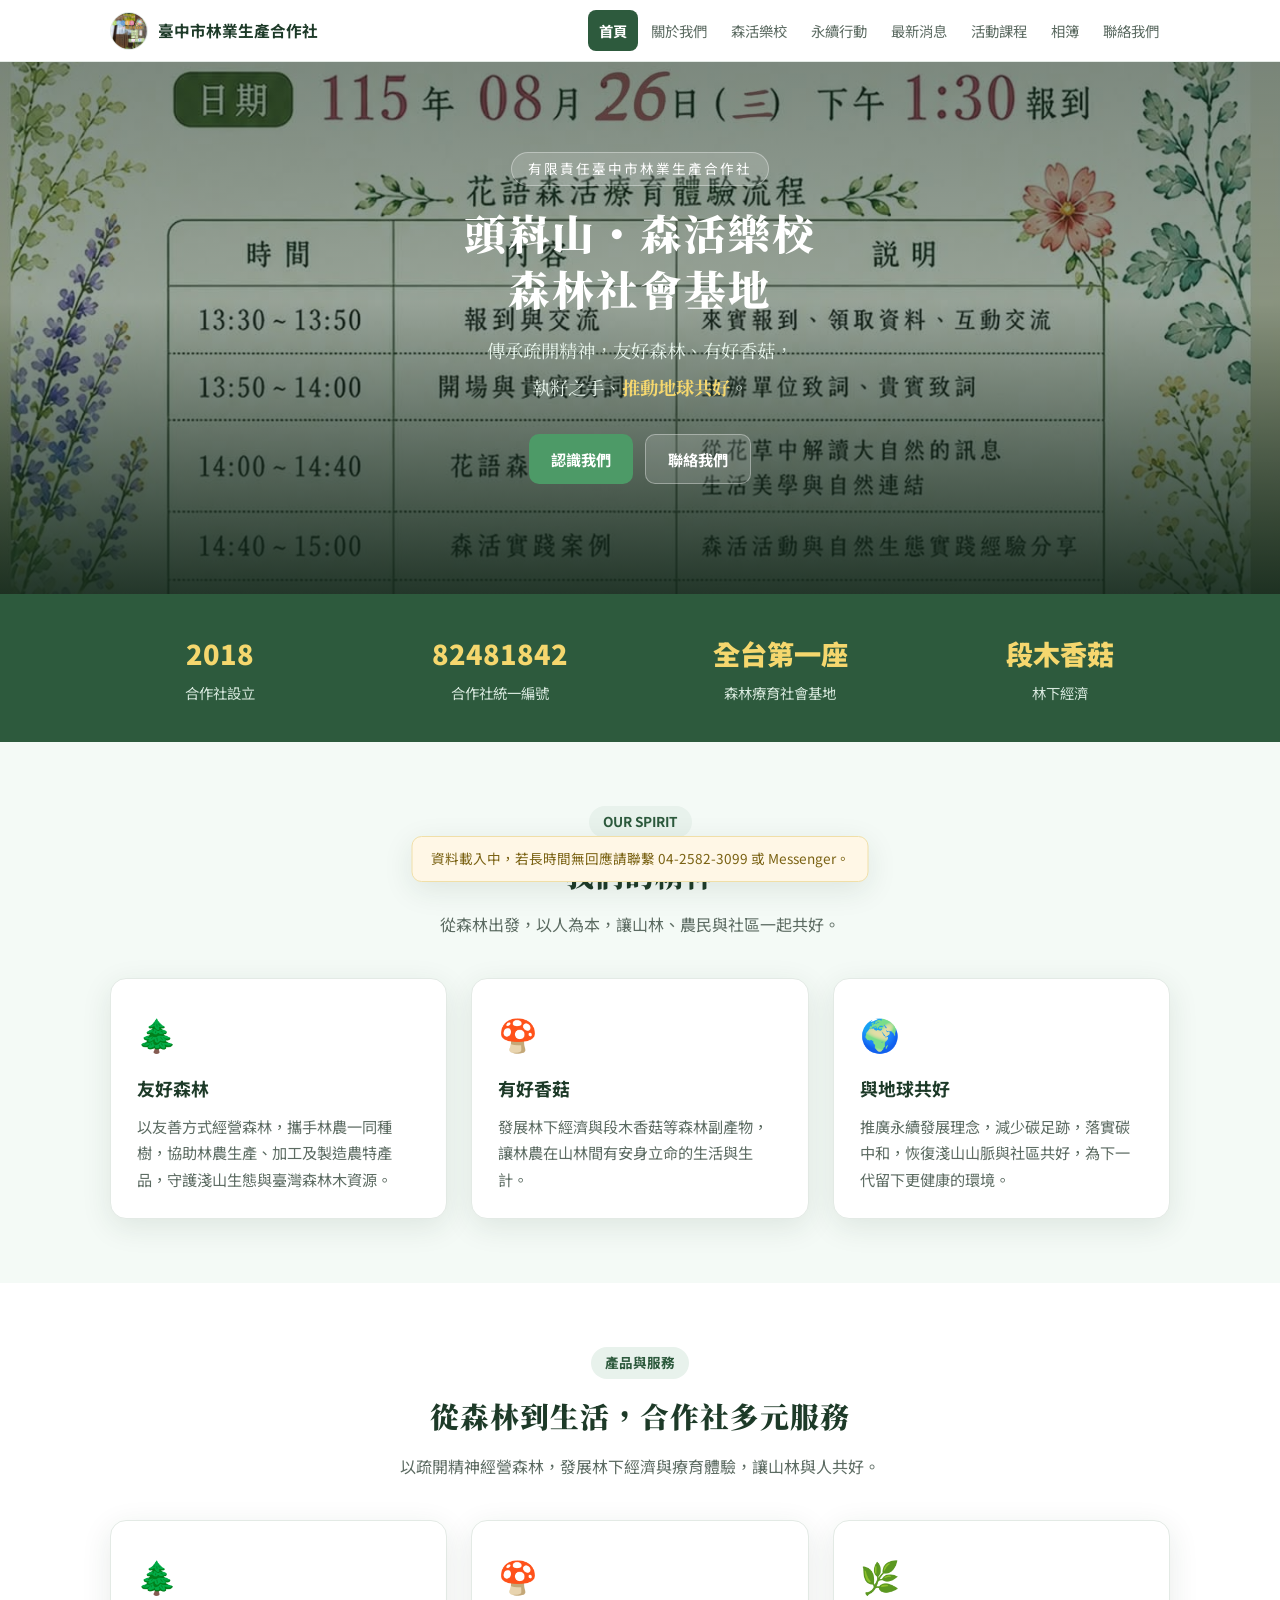
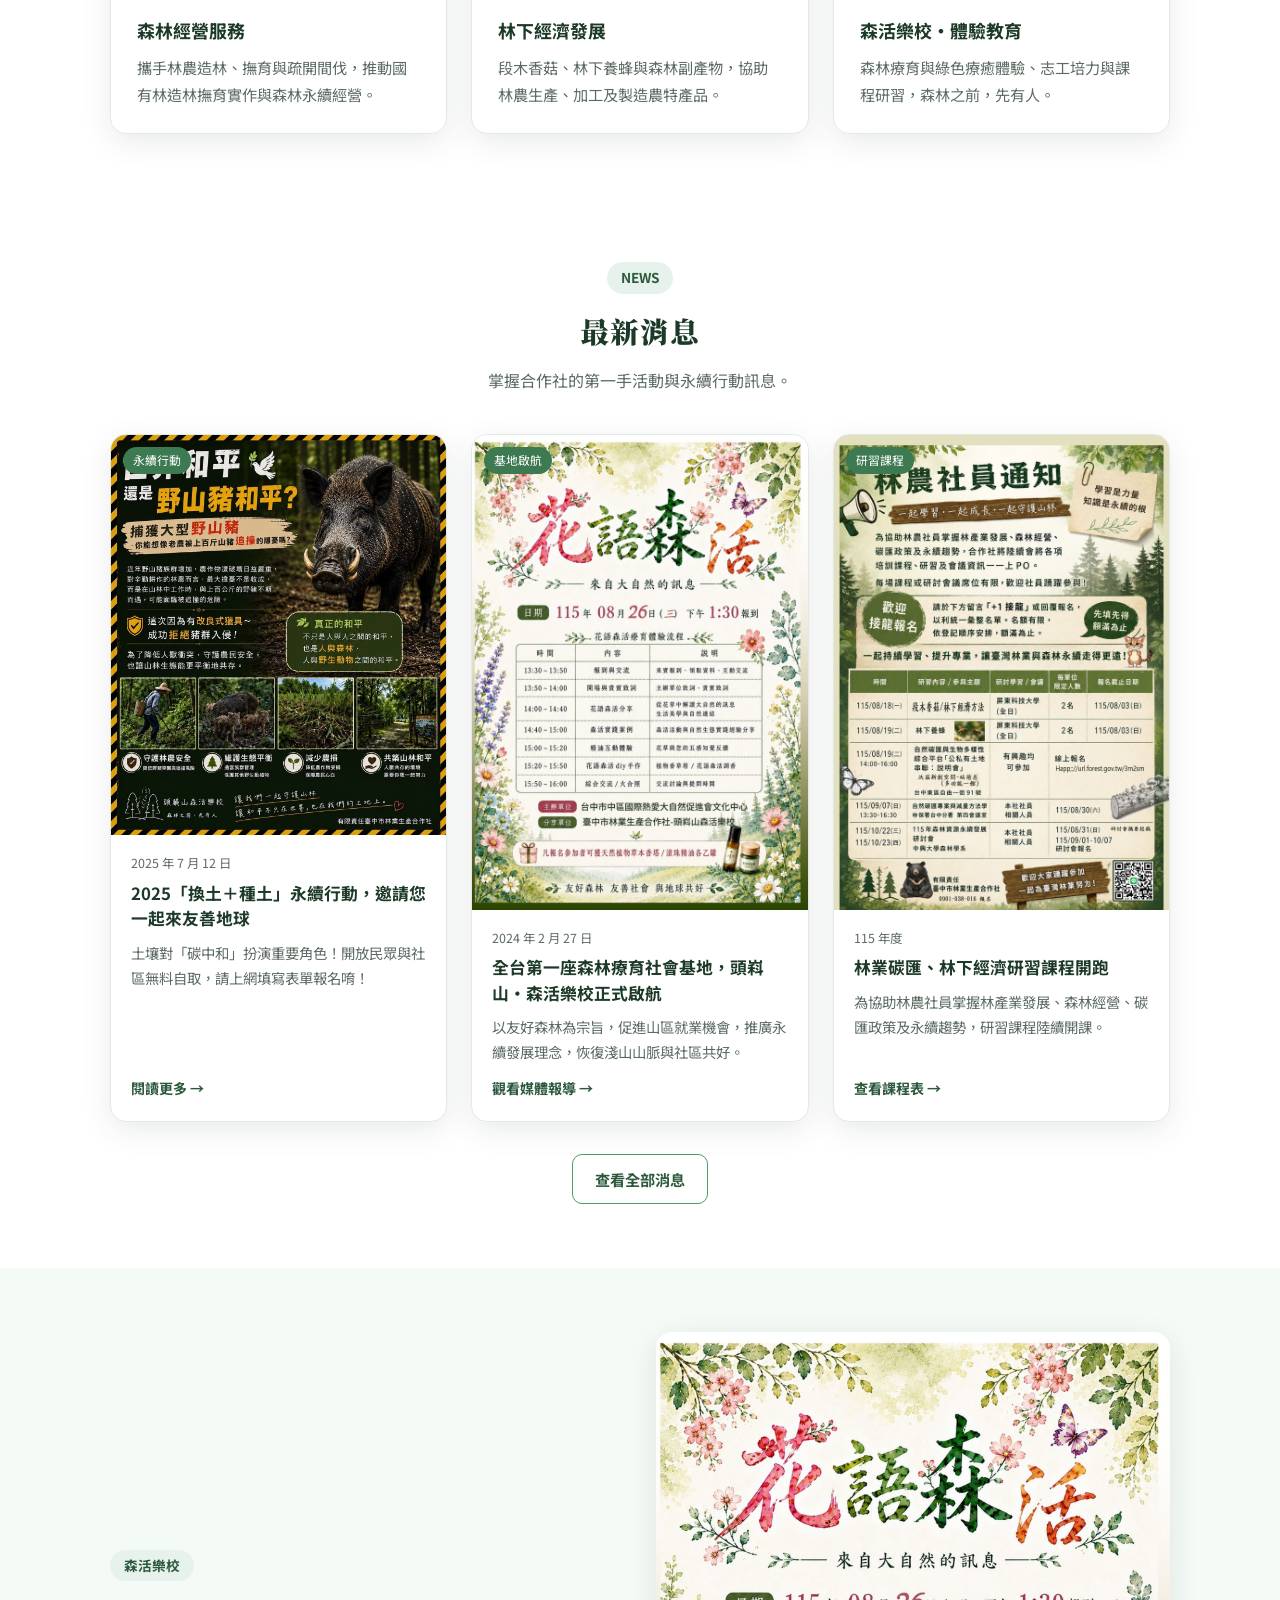
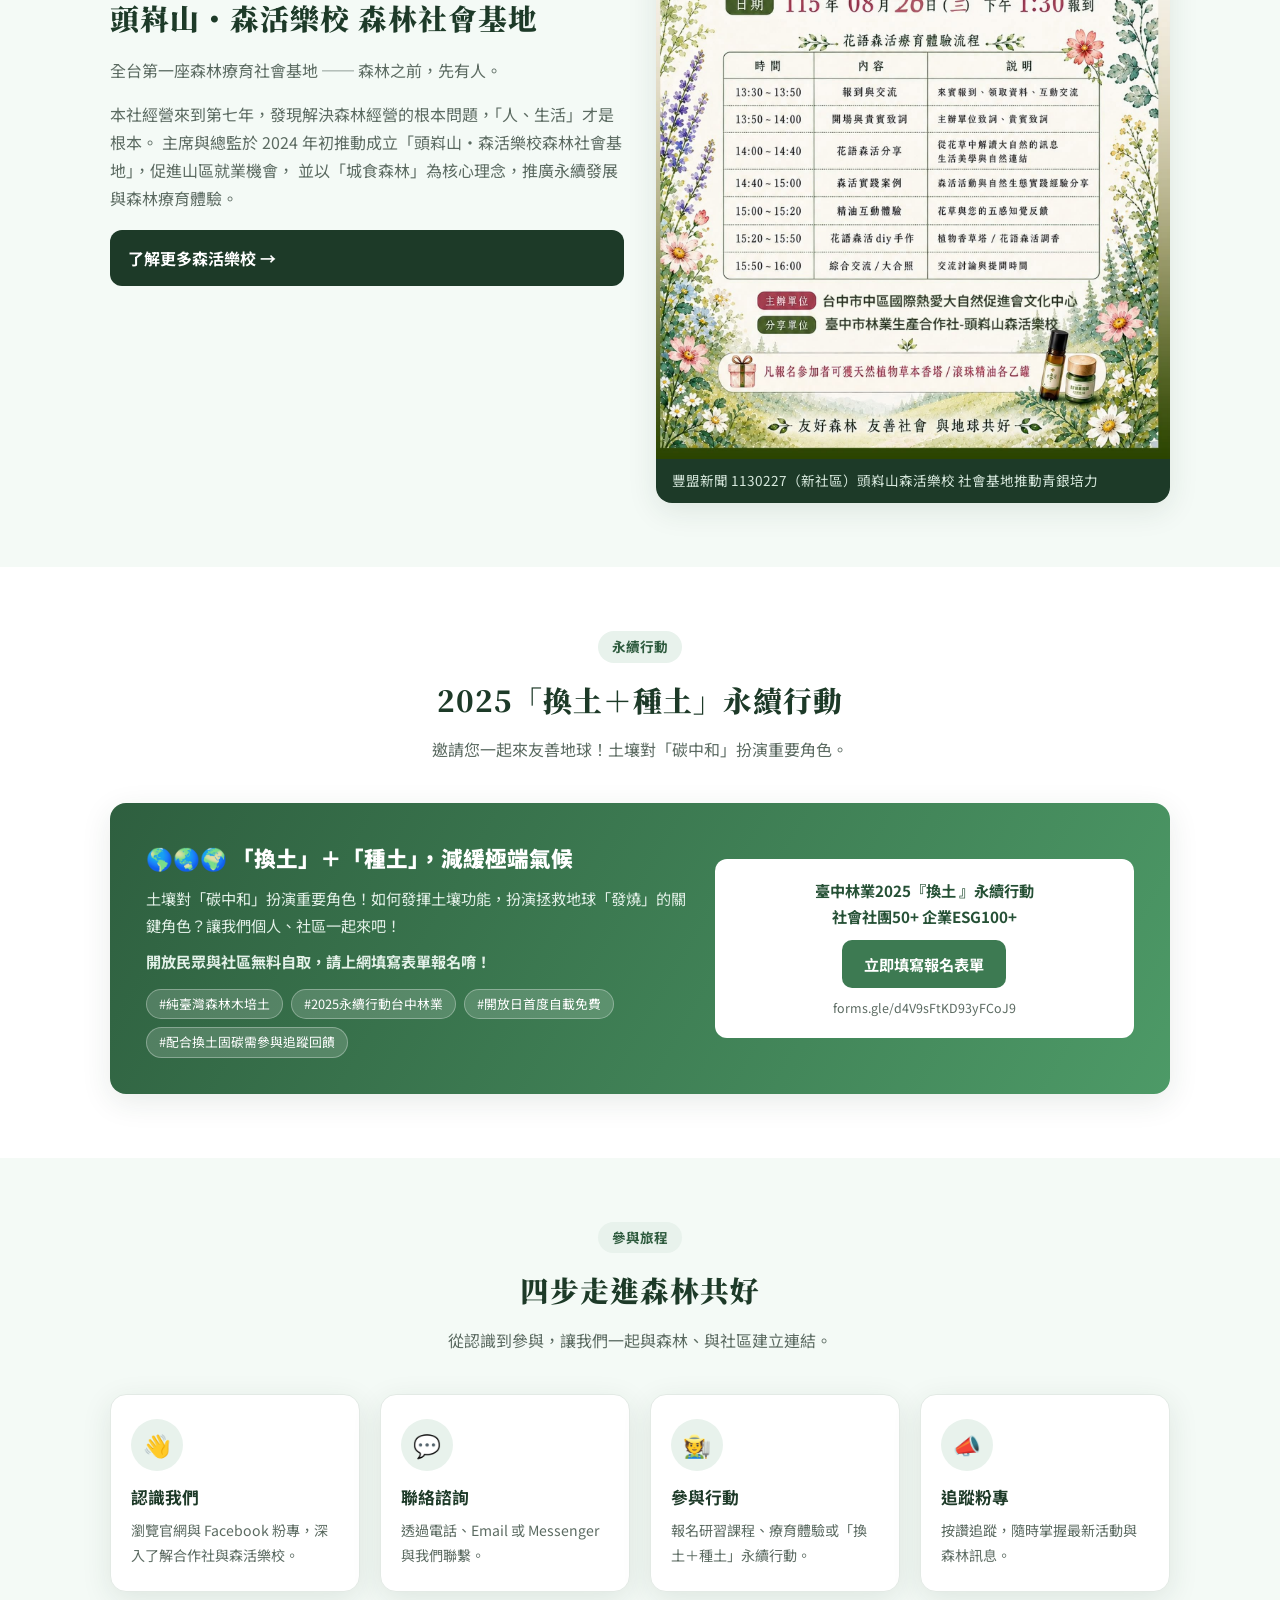
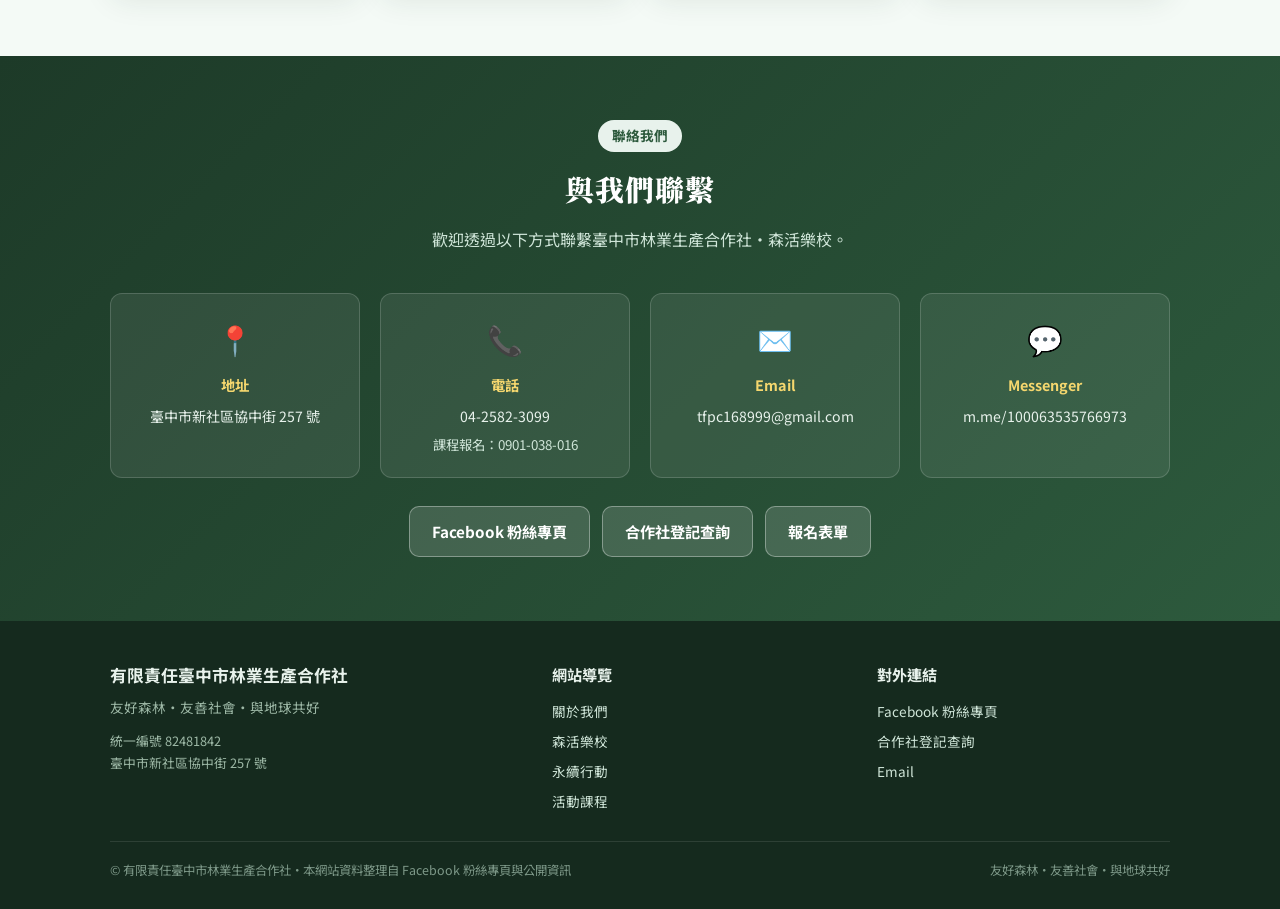
==== commit 99146ca2: "圖片身分與等比例顯示修正 - tuku3 訂正為森林安全小教室・防曬（移除誤用於研習課程），   新增至森活樂校安全小教室第三張卡 - 研習相關配圖統一改用 linying（林農研習海報） - 首頁 " ====
--- a/index.html
+++ b/index.html
@@ -14,11 +14,11 @@
 <meta property="og:description" content="全台第一座森林療育社會基地。友好森林、友善社會、與地球共好。">
 <meta property="og:type" content="website">
 <meta property="og:url" content="https://taichung-forestry-coop.pages.dev/">
-<meta property="og:image" content="https://taichung-forestry-coop.pages.dev/assets/photo-linying.jpg">
+<meta property="og:image" content="https://taichung-forestry-coop.pages.dev/assets/photo-huayu.jpg">
 <meta name="twitter:card" content="summary_large_image">
 <meta name="twitter:title" content="有限責任臺中市林業生產合作社｜森活樂校">
 <meta name="twitter:description" content="全台第一座森林療育社會基地。友好森林、友善社會、與地球共好。">
-<meta name="twitter:image" content="https://taichung-forestry-coop.pages.dev/assets/photo-linying.jpg">
+<meta name="twitter:image" content="https://taichung-forestry-coop.pages.dev/assets/photo-huayu.jpg">
 <link rel="icon" type="image/jpeg" href="assets/avatar.jpg">
 <link rel="preconnect" href="https://fonts.googleapis.com">
 <link rel="preconnect" href="https://fonts.gstatic.com" crossorigin>
@@ -74,7 +74,7 @@
   </div>
 </header>
 
-<div class="hero" data-field="index.hero.bg" data-bg style="background-image:url('assets/photo-linying.jpg')">
+<div class="hero" data-field="index.hero.bg" data-bg style="background-image:url('assets/photo-huayu.jpg')">
   <div class="hero-inner">
     <span class="hero-kicker" data-field="index.hero.kicker">有限責任臺中市林業生產合作社</span>
     <h1 class="serif"><span data-field="index.hero.t1">頭嵙山・森活樂校</span><br><span data-field="index.hero.t2">森林社會基地</span></h1>
@@ -174,7 +174,7 @@
       </a>
       <a class="news-card" data-field="index.news.cards.1" href="news.html#school">
         <div class="news-thumb">
-          <img data-field="index.news.cards.1.img" src="assets/photo-linying.jpg" alt="頭嵙山森活樂校森林社會基地">
+          <img data-field="index.news.cards.1.img" src="assets/photo-huayu.jpg" alt="花語森活療育體驗">
           <span class="news-tag" data-field="index.news.cards.1.tag">基地啟航</span>
         </div>
         <div class="news-body">
@@ -186,7 +186,7 @@
       </a>
       <a class="news-card" data-field="index.news.cards.2" href="courses.html">
         <div class="news-thumb">
-          <img data-field="index.news.cards.2.img" src="assets/photo-diaozhi.jpg" alt="森林安全小教室">
+          <img data-field="index.news.cards.2.img" src="assets/photo-linying.jpg" alt="林農社員研習課程">
           <span class="news-tag" data-field="index.news.cards.2.tag">研習課程</span>
         </div>
         <div class="news-body">
@@ -218,7 +218,7 @@
         <a class="video-link" data-field="index.school.link" href="school.html">了解更多森活樂校 →</a>
       </div>
       <figure class="school-figure">
-        <img data-field="index.school.img" src="assets/photo-linying.jpg" alt="頭嵙山森活樂校森林社會基地">
+        <img data-field="index.school.img" src="assets/photo-huayu.jpg" alt="花語森活療育體驗">
         <figcaption class="school-caption" data-field="index.school.caption">豐盟新聞 1130227（新社區）頭嵙山森活樂校 社會基地推動青銀培力</figcaption>
       </figure>
     </div>
--- a/assets/css/style.css
+++ b/assets/css/style.css
@@ -122,8 +122,8 @@
 }
 .news-card:hover{transform:translateY(-4px)}
 .news-wide{display:grid;grid-template-columns:340px 1fr;margin-bottom:28px}
-.news-thumb{position:relative;height:190px;overflow:hidden}
-.news-thumb img{width:100%;height:100%;object-fit:cover;transition:.4s}
+.news-thumb{position:relative;overflow:hidden}
+.news-thumb img{width:100%;height:auto;object-fit:cover;transition:.4s;display:block}
 .news-card:hover .news-thumb img{transform:scale(1.06)}
 .news-tag{
   position:absolute;top:12px;left:12px;background:var(--green-600);color:#fff;
@@ -162,7 +162,7 @@
 
 .school-wrap{display:grid;grid-template-columns:1fr 1fr;gap:32px;align-items:center}
 .school-figure{border-radius:var(--radius);overflow:hidden;box-shadow:var(--shadow)}
-.school-figure img{width:100%;height:340px;object-fit:cover}
+.school-figure img{width:100%;height:auto;object-fit:cover;display:block}
 .school-caption{background:var(--green-900);color:#d7e8dd;padding:10px 16px;font-size:.85rem}
 .school-list{list-style:none;margin-top:14px}
 .school-list li{
@@ -205,7 +205,7 @@
 
 .safety-grid{display:grid;grid-template-columns:repeat(2,1fr);gap:24px}
 .safety-card{position:relative;border-radius:var(--radius);overflow:hidden;box-shadow:var(--shadow)}
-.safety-card img{width:100%;height:280px;object-fit:cover;transition:.4s}
+.safety-card img{width:100%;height:auto;object-fit:cover;transition:.4s;display:block}
 .safety-card:hover img{transform:scale(1.04)}
 .safety-overlay{
   position:absolute;inset:0;display:flex;flex-direction:column;justify-content:flex-end;
@@ -216,10 +216,10 @@
 
 .gallery{display:grid;grid-template-columns:repeat(4,1fr);gap:16px}
 .gallery a{
-  position:relative;border-radius:12px;overflow:hidden;box-shadow:var(--shadow);aspect-ratio:1;
+  position:relative;border-radius:12px;overflow:hidden;box-shadow:var(--shadow);
   display:block;background:var(--green-100);
 }
-.gallery img{width:100%;height:100%;object-fit:cover;transition:.35s}
+.gallery img{width:100%;height:auto;object-fit:cover;transition:.35s;display:block}
 .gallery a:hover img{transform:scale(1.08)}
 .gallery a::after{
   content:attr(data-cap);position:absolute;left:0;right:0;bottom:0;padding:22px 10px 8px;
